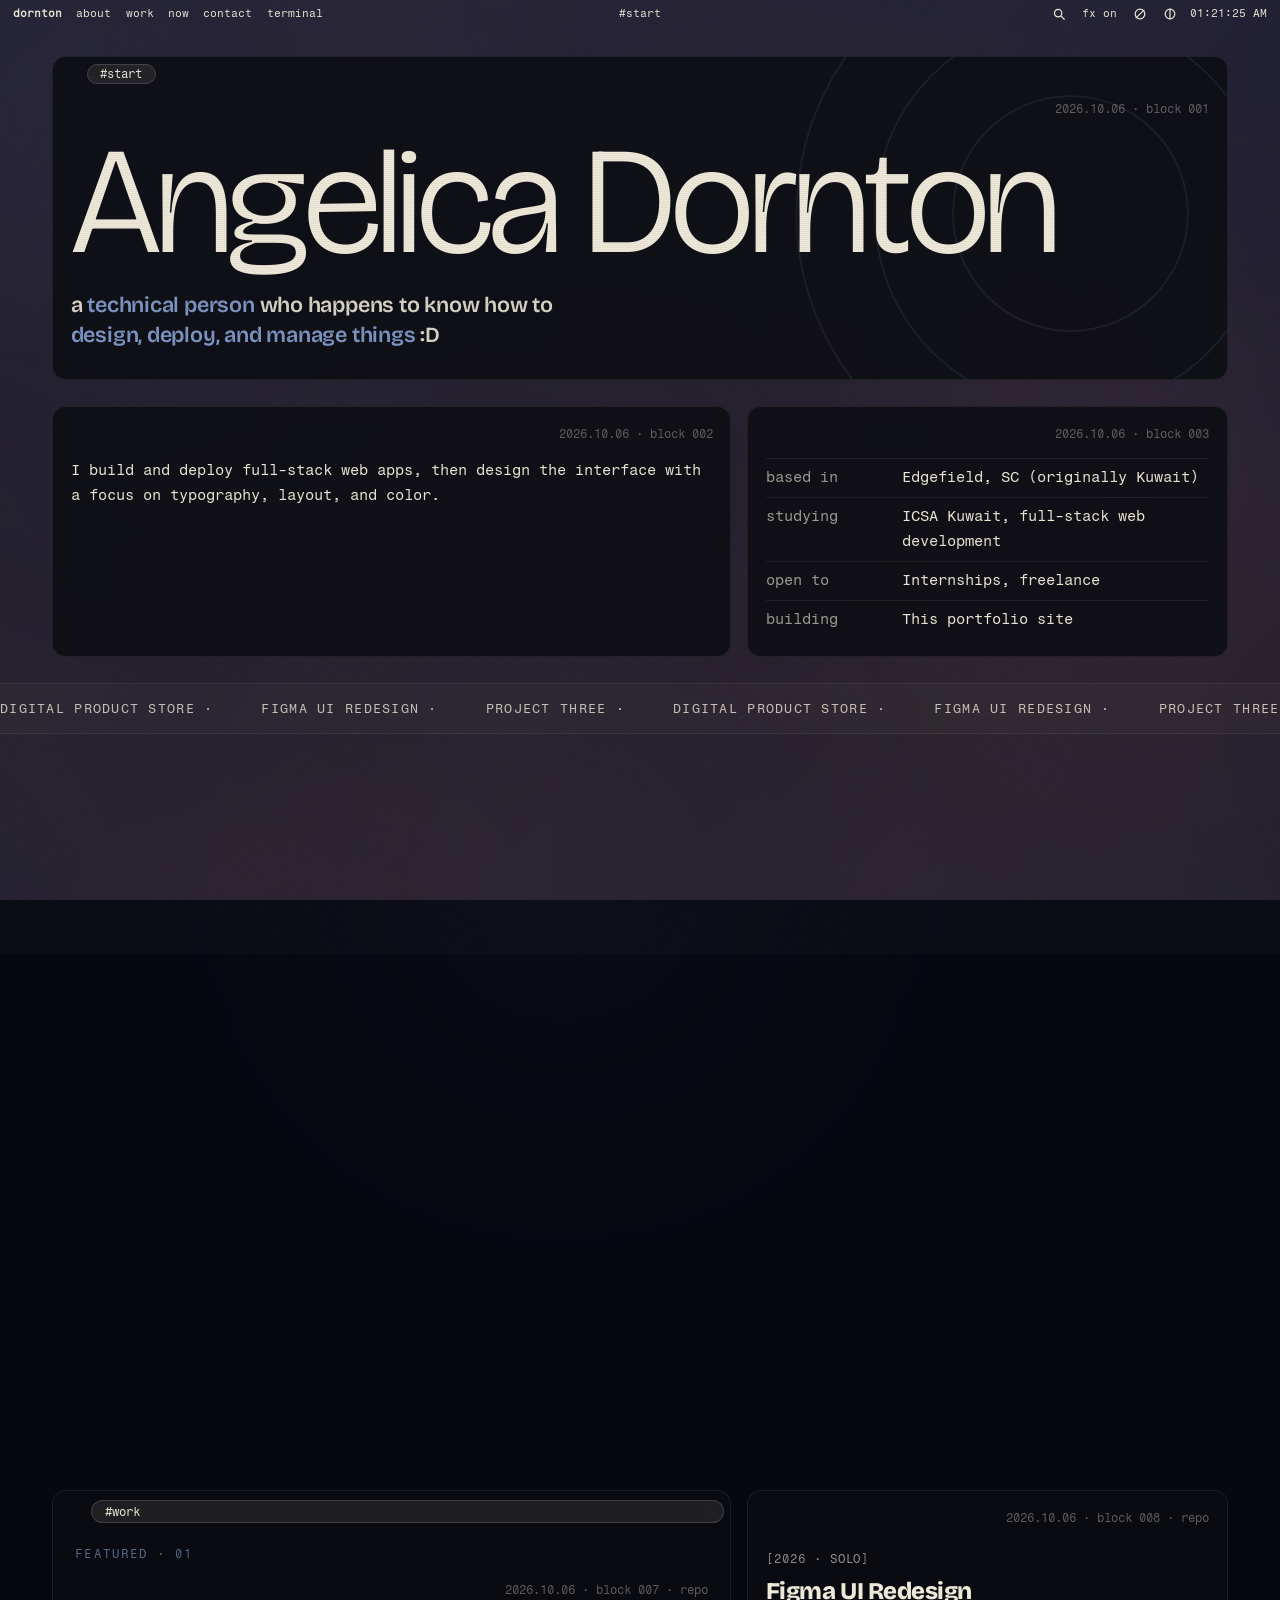
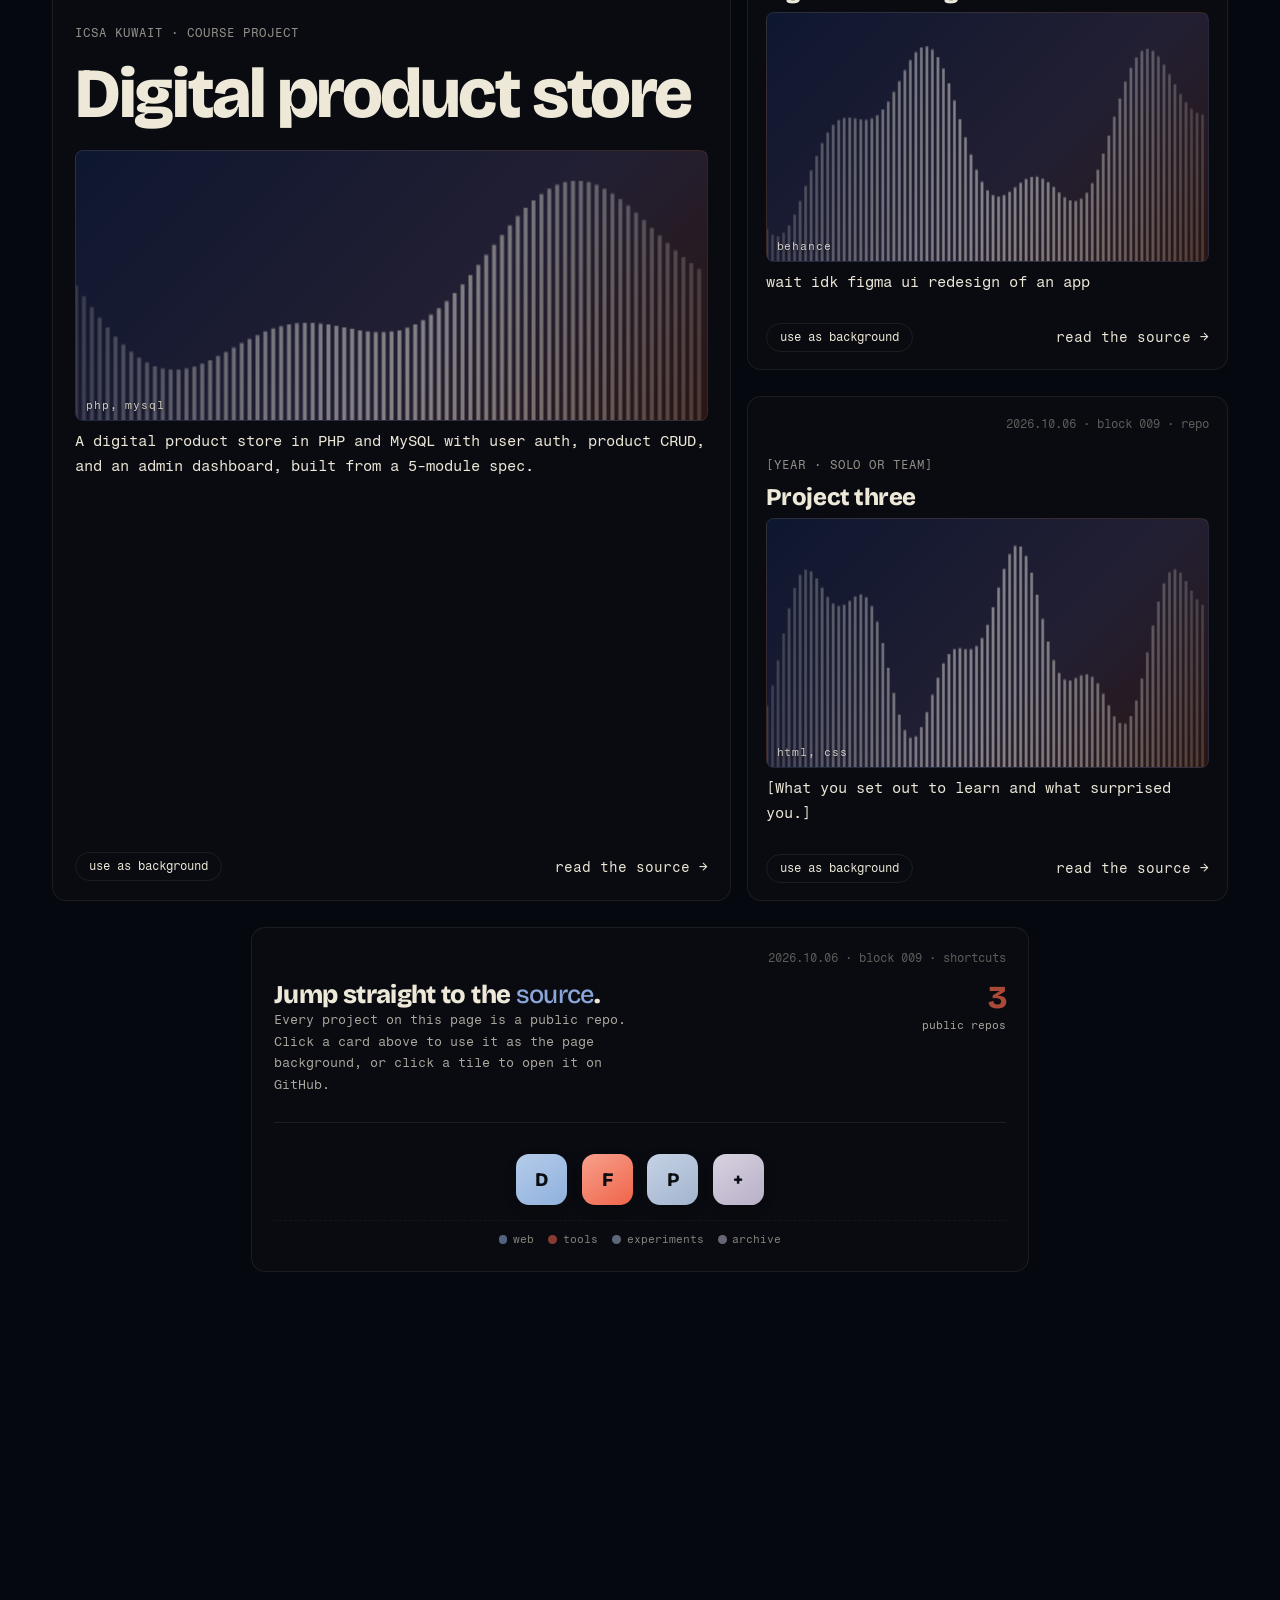
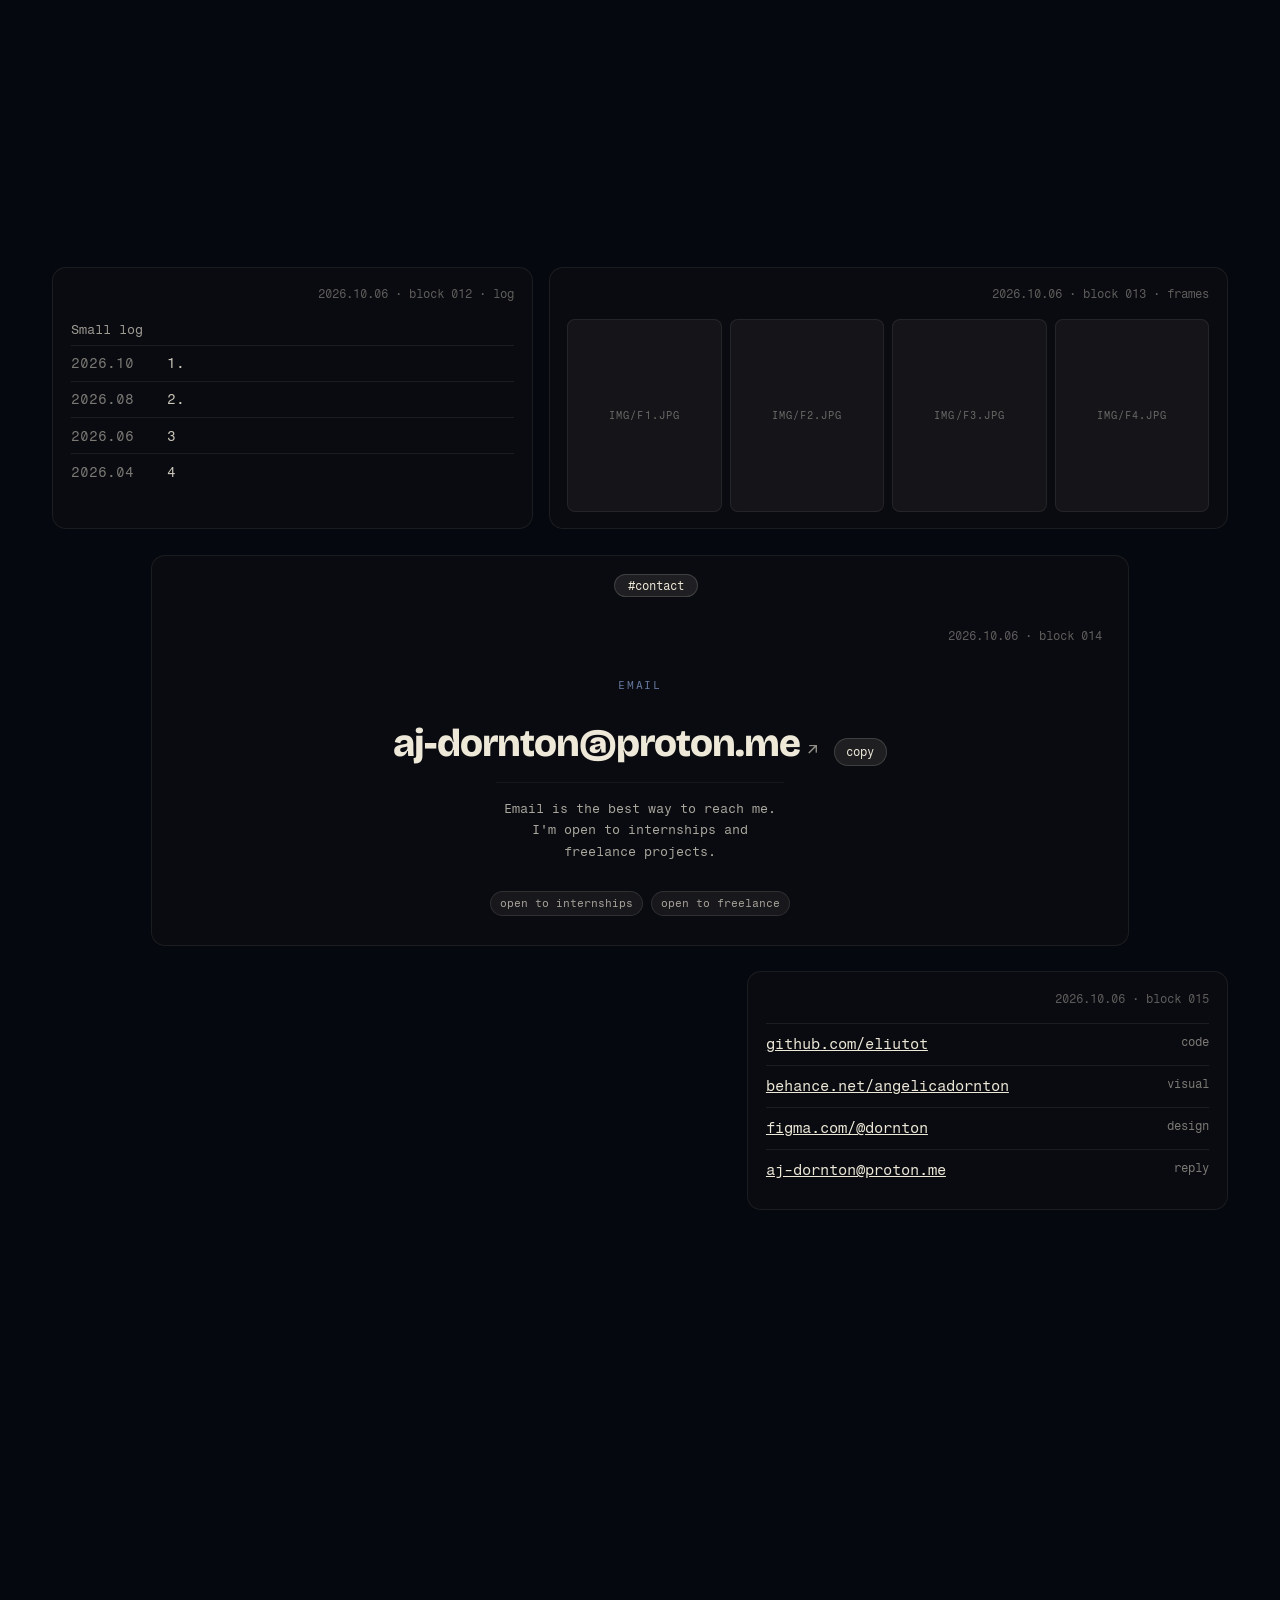
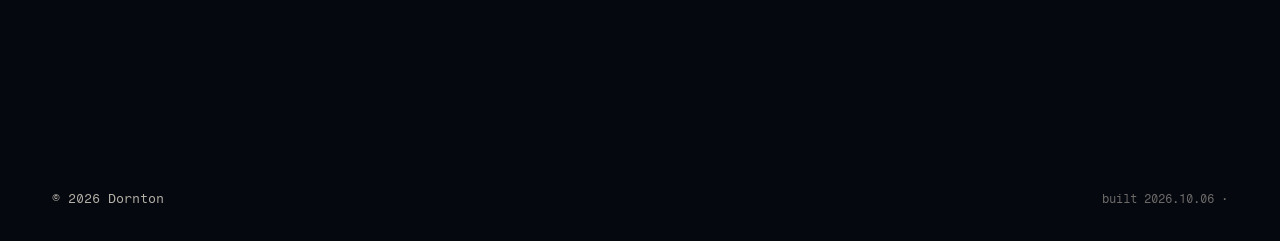
==== classic.html @ 3eb3c53a "Add files via upload" ====
<!DOCTYPE html>
<html lang="en" data-theme="dark">
<head>
<meta charset="utf-8">
<meta name="viewport" content="width=device-width, initial-scale=1">
<title>Angelica Dornton - developer &amp; designer</title>
<meta name="description" content="Portfolio of Angelica Dornton: small, honest tools for people who notice the details. Projects, background, and how to get in touch.">
<meta name="theme-color" content="#060810">
<meta property="og:type" content="website">
<meta property="og:title" content="Angelica Dornton — developer &amp; designer">
<meta property="og:description" content="Small, honest tools for people who notice the details.">
<meta property="og:image" content="https://eliutot.github.io/og.png">
<meta property="og:image:width" content="1200">
<meta property="og:image:height" content="630">
<meta name="twitter:card" content="summary_large_image">
<link rel="icon" href="data:image/svg+xml,%3Csvg xmlns='http://www.w3.org/2000/svg' viewBox='0 0 64 64'%3E%3Crect width='64' height='64' rx='14' fill='%23060810'/%3E%3Ccircle cx='32' cy='32' r='14' fill='none' stroke='%23F0644A' stroke-width='3'/%3E%3Ccircle cx='32' cy='32' r='4' fill='%238AA5D8'/%3E%3C/svg%3E">
<link rel="preconnect" href="https://fonts.googleapis.com">
<link rel="preconnect" href="https://fonts.gstatic.com" crossorigin>
<link href="https://fonts.googleapis.com/css2?family=Bricolage+Grotesque:opsz,wght@12..96,200..800&family=Fragment+Mono&display=swap" rel="stylesheet">
<style>
  /* Palette */
:root{
  --bg:#060810;
  --fg:#EDE8D8;
  --fg-dim:rgba(237,232,216,.68);
  --glass:rgba(237,232,216,.045);
  --edge:rgba(237,232,216,.12);
  --line:rgba(237,232,216,.08);
  --blk:rgba(237,232,216,.025);
  --blk-solid:rgba(11,13,18,.82);
  --inset:rgba(237,232,216,.08);
  --pill:rgba(237,232,216,.09);
  --pill-border:rgba(237,232,216,.16);
  --overlay:rgba(6,8,16,.75);
  --progress:rgba(0, 255, 217, 0.291);

  --c1:#0E1730;
  --c2:#221F33;
  --c3:#2A1613;

  --blend:screen; --scan:.035;

  --blue:#8AA5D8;
  --blue-deep:#5A76B8;
  --red:#F0644A;
  --red-deep:#C8432E;

  --mono:"Fragment Mono",ui-monospace,Menlo,monospace;
  --disp:"Bricolage Grotesque",system-ui,sans-serif;
  --r:14px;
}
/* Light theme */
:root[data-theme="light"]{
  --bg:#FAF7EE;
  --fg:#1E2433;
  --fg-dim:rgba(30,36,51,.72);
  --glass:rgba(255,255,255,.7);
  --edge:rgba(30,36,51,.1);
  --line:rgba(30,36,51,.07);
  --blk:rgba(255,255,255,.6);
  --blk-solid:rgba(250,247,238,.88);
  --inset:rgba(255,255,255,.9);
  --pill:rgba(255,255,255,.75);
  --pill-border:rgba(30,36,51,.1);
  --overlay:rgba(250,247,238,.82);
  --progress:rgba(240,100,74,.9);

  --c1:#E4EBF5;
  --c2:#F5E4DC;
  --c3:#F4EEE0;

  --blend:normal; --scan:.012;

  --blue:#7FA6D8;
  --blue-deep:#9FBDE4;
  --red:#F0644A;
  --red-deep:#F58E78;
}
*{box-sizing:border-box}
html{scroll-behavior:smooth;scroll-padding-top:3.5rem}
body{margin:0;background:var(--bg);color:var(--fg);font:400 .95rem/1.65 var(--mono);-webkit-font-smoothing:antialiased;opacity:0;transition:opacity .4s ease}
body.loaded{opacity:1}
a{color:inherit}
:focus-visible{outline:2px solid var(--red);outline-offset:3px;border-radius:6px}
:root[data-theme="light"] :focus-visible{outline-color:#A82E1A}
.skip{position:absolute;left:1rem;top:-4rem;background:var(--fg);color:var(--bg);padding:.4rem .8rem;z-index:60;border-radius:6px}
.skip:focus{top:2.2rem}

#fx, #fx2, #fx3{position:fixed;inset:0;width:100%;height:100%;z-index:0;pointer-events:none}
#fx{mix-blend-mode:var(--blend)}
#fx2{mix-blend-mode:var(--blend);opacity:.18}
#fx3{mix-blend-mode:var(--blend);opacity:.22}

.grain,.grain2{position:fixed;inset:-6%;z-index:1;pointer-events:none;background-image:url("data:image/svg+xml,%3Csvg xmlns='http://www.w3.org/2000/svg' width='240' height='240'%3E%3Cfilter id='n'%3E%3CfeTurbulence type='fractalNoise' baseFrequency='.85' numOctaves='2' stitchTiles='stitch'/%3E%3C/filter%3E%3Crect width='100%25' height='100%25' filter='url(%23n)'/%3E%3C/svg%3E")}
.grain{opacity:.055;animation:jitter .9s steps(4) infinite,breathe 4s ease-in-out infinite alternate}
.grain2{opacity:.13;-webkit-mask-image:radial-gradient(circle 170px at var(--gx,-500px) var(--gy,-500px),#000,transparent);mask-image:radial-gradient(circle 170px at var(--gx,-500px) var(--gy,-500px),#000,transparent)}
@keyframes jitter{0%{transform:translate(0,0)}25%{transform:translate(-2px,1px)}50%{transform:translate(1px,-2px)}75%{transform:translate(-1px,-1px)}100%{transform:translate(2px,1px)}}
@keyframes breathe{from{opacity:.04}to{opacity:.065}}
:root[data-theme="light"] .grain{opacity:.03}
:root[data-theme="light"] .grain2{opacity:.06}

.blob{position:fixed;width:44vmax;height:44vmax;border-radius:50%;filter:blur(90px);opacity:.13;pointer-events:none;z-index:0;mix-blend-mode:screen;will-change:transform}
.blob.b1{background:radial-gradient(circle,#1A315C,transparent 65%);left:-12vmax;top:-8vmax;animation:float1 34s ease-in-out infinite}
.blob.b2{background:radial-gradient(circle,#4A1E16,transparent 65%);right:-14vmax;top:22vh;animation:float2 42s ease-in-out infinite}
.blob.b3{background:radial-gradient(circle,#222B40,transparent 65%);left:22vw;bottom:-20vmax;animation:float3 50s ease-in-out infinite}
:root[data-theme="light"] .blob{opacity:.5;mix-blend-mode:normal;filter:blur(110px)}
:root[data-theme="light"] .blob.b1{background:radial-gradient(circle,#CFE0F5,transparent 65%)}
:root[data-theme="light"] .blob.b2{background:radial-gradient(circle,#F8DDD4,transparent 65%)}
:root[data-theme="light"] .blob.b3{background:radial-gradient(circle,#EDE6D2,transparent 65%)}
@keyframes float1{0%,100%{transform:translate(0,0)}50%{transform:translate(10vw,6vh)}}
@keyframes float2{0%,100%{transform:translate(0,0)}50%{transform:translate(-8vw,-5vh)}}
@keyframes float3{0%,100%{transform:translate(0,0)}50%{transform:translate(4vw,-6vh)}}
.no-fx .blob{animation:none}

#preview,#preview2{position:fixed;inset:0;z-index:1;pointer-events:none;opacity:0;transition:opacity 1.8s ease;background-size:cover;background-position:center;will-change:opacity,background-image}
#preview.on,#preview2.on{opacity:1}
#preview::before,#preview2::before{content:"";position:absolute;inset:0;backdrop-filter:blur(48px) saturate(1.3);-webkit-backdrop-filter:blur(48px) saturate(1.3);background:rgba(255,255,255,.04)}
#preview::after,#preview2::after{content:"";position:absolute;inset:0;background-image:url("data:image/svg+xml,%3Csvg xmlns='http://www.w3.org/2000/svg' width='240' height='240'%3E%3Cfilter id='n'%3E%3CfeTurbulence type='fractalNoise' baseFrequency='.85' numOctaves='2' stitchTiles='stitch'/%3E%3C/filter%3E%3Crect width='100%25' height='100%25' filter='url(%23n)'/%3E%3C/svg%3E");opacity:.18;mix-blend-mode:overlay;pointer-events:none}
:root[data-theme="light"] #preview::before,:root[data-theme="light"] #preview2::before{background:rgba(255,255,255,.28);backdrop-filter:blur(52px) saturate(1.1);-webkit-backdrop-filter:blur(52px) saturate(1.1)}
:root[data-theme="light"] #preview::after,:root[data-theme="light"] #preview2::after{opacity:.12}

main{position:relative;z-index:2;padding:3.5rem 0 3rem;overflow-x:clip}
.over{position:fixed;inset:0;pointer-events:none;z-index:50}
.scan{background:repeating-linear-gradient(0deg,rgba(0,0,0,var(--scan)) 0 1px,transparent 1px 2px);animation:scanflicker 7s steps(2) infinite}
@keyframes scanflicker{0%,100%{--scan:.035}50%{--scan:.048}}
.vig{background:transparent}
.no-fx .grain2,.no-fx #fx2,.no-fx #fx3,.no-fx #preview,.no-fx #preview2{display:none}
.no-fx .grain{animation:none}

.wrap{max-width:76rem;margin:0 auto;padding:0 1.25rem}
.stream{display:grid;grid-template-columns:1fr;gap:1.6rem 1rem}
.blk{position:relative;min-width:0;background:var(--blk);border:1px solid var(--line);border-radius:var(--r);padding:1.1rem;--mx:50%;--my:50%;transition:background 1.2s ease,backdrop-filter 1.2s ease}
.blk.solid{background:var(--blk-solid);backdrop-filter:blur(8px);-webkit-backdrop-filter:blur(8px)}
body.preview-on .blk.solid{background:rgba(8,10,16,.32);backdrop-filter:blur(24px) saturate(1.2);-webkit-backdrop-filter:blur(24px) saturate(1.2);border-color:rgba(237,232,216,.18)}
:root[data-theme="light"] body.preview-on .blk.solid{background:rgba(250,247,238,.4);border-color:rgba(30,36,51,.14)}
body.preview-on .blk.solid p,
body.preview-on .blk.solid h1,
body.preview-on .blk.solid h2,
body.preview-on .blk.solid h3,
body.preview-on .blk.solid dd,
body.preview-on .blk.solid .mini,
body.preview-on .blk.solid .k{text-shadow:0 1px 6px rgba(0,0,0,.6)}
:root[data-theme="light"] body.preview-on .blk.solid p,
:root[data-theme="light"] body.preview-on .blk.solid h1,
:root[data-theme="light"] body.preview-on .blk.solid h2,
:root[data-theme="light"] body.preview-on .blk.solid h3{text-shadow:0 1px 6px rgba(255,255,255,.7)}
.blk p{margin:0 0 .75rem}
.blk > *:not(.deco){position:relative;z-index:1}
.head{display:flex;justify-content:space-between;align-items:center;min-height:10px;margin-bottom:.9rem}
.ts{margin-left:auto;font-size:.72rem;opacity:.55;color:var(--fg-dim)}
.grip{position:absolute;right:7px;bottom:7px;width:12px;height:12px;opacity:.35;background:linear-gradient(135deg,transparent 45%,currentColor 45% 52%,transparent 52% 66%,currentColor 66% 73%,transparent 73%);z-index:2}
.pill{position:absolute;top:-.85rem;left:1rem;z-index:3;font-size:.75rem;line-height:1.5;padding:.1rem .8rem;border-radius:20px;background:var(--pill);color:var(--fg);border:1px solid var(--pill-border);backdrop-filter:blur(8px);-webkit-backdrop-filter:blur(8px)}

.deco{position:absolute;inset:0;pointer-events:none;z-index:0;overflow:hidden;opacity:.5;border-radius:inherit}
.deco svg{position:absolute;inset:0;width:100%;height:100%}
.deco .spin{transform-origin:center;animation:spin 60s linear infinite}
@keyframes spin{to{transform:rotate(360deg)}}
.no-fx .deco .spin{animation:none}

.blk::before{
  content:"";position:absolute;inset:0;border-radius:inherit;pointer-events:none;z-index:0;
  background:radial-gradient(circle 220px at var(--mx) var(--my),rgba(138,165,216,.07),transparent 70%);
  opacity:0;transition:opacity .3s;
}
:root[data-theme="light"] .blk::before{background:radial-gradient(circle 220px at var(--mx) var(--my),rgba(127,166,216,.1),transparent 70%)}
.blk:hover::before{opacity:1}

.reveal{opacity:0;transform:translateY(24px);transition:opacity .7s cubic-bezier(.22,.9,.3,1),transform .7s cubic-bezier(.22,.9,.3,1),background 1.2s ease,backdrop-filter 1.2s ease}
.reveal.in{opacity:1;transform:none}
.no-fx .reveal{opacity:1;transform:none;transition:none}

.bar{position:fixed;top:0;left:0;right:0;height:28px;z-index:40;border-radius:0;border-width:0 0 1px;display:grid;grid-template-columns:1fr auto 1fr;align-items:center;padding:0 .8rem;font-size:11px;transition:background .3s,box-shadow .3s}
.bar.scrolled{background:var(--overlay);backdrop-filter:blur(10px);-webkit-backdrop-filter:blur(10px);box-shadow:0 1px 12px rgba(0,0,0,.5)}
:root[data-theme="light"] .bar.scrolled{box-shadow:0 1px 12px rgba(30,36,51,.06)}
#progress{position:absolute;left:0;bottom:-1px;height:2px;width:0;background:var(--progress);transition:width .08s linear;z-index:2}
.bar nav{display:flex;gap:.9rem}
.bar a{text-decoration:none}.bar a:hover{text-decoration:underline;text-decoration-color:var(--blue)}
:root[data-theme="light"] .bar a:hover{text-decoration-color:#34599A}
.bar .yn{cursor:pointer;user-select:none}
.bar .r{display:flex;justify-content:flex-end;align-items:center;gap:.7rem}
.mb{background:none;border:0;color:inherit;font:inherit;cursor:pointer;height:28px;padding:0 .15rem;display:flex;align-items:center}
.mb svg{width:14px;height:14px;fill:none;stroke:currentColor;stroke-width:1.4;stroke-linecap:round}
#snd[aria-pressed="true"] .off,#snd[aria-pressed="false"] .on{display:none}
#clock{font-variant-numeric:tabular-nums}

.name{font:300 clamp(2.6rem,15vw,9.5rem)/.92 var(--disp);letter-spacing:-.04em;margin:.2rem 0 .4rem;color:var(--fg);overflow-wrap:normal;word-break:normal;hyphens:none;cursor:default;position:relative;z-index:1}
.name span{display:inline-block;font-variation-settings:"wght" 300;transition:font-variation-settings .18s,color .18s;will-change:font-variation-settings}
.name span.hot{color:var(--red)}
.name{padding-bottom:.08em}
.name .nw{display:inline-block;white-space:nowrap;font-variation-settings:normal;transition:none;will-change:auto}
.blk p,.blk li,.blk dd,.blk h2,.blk h3,.quote,.qwho,.contact-note{overflow-wrap:break-word}
.photo .caption{flex-wrap:wrap}
:root[data-theme="light"] .name span.hot{color:#A82E1A}
.tagline{font:600 clamp(1rem,2vw,1.35rem)/1.35 var(--disp);letter-spacing:-.01em;opacity:.9;max-width:38ch;margin:.2rem 0 1rem}
.tagline em{font-style:normal;color:var(--blue)}
:root[data-theme="light"] .tagline em{color:#34599A}
.hero-meta{display:flex;flex-wrap:wrap;gap:.4rem .5rem;font-size:.78rem;margin-top:.6rem}
.chip{border:1px solid var(--pill-border);border-radius:999px;padding:.18rem .65rem;background:var(--pill);backdrop-filter:blur(8px);-webkit-backdrop-filter:blur(8px);opacity:.9;transition:border-color .2s,color .2s,transform .2s}
.chip:hover{border-color:var(--blue);color:var(--blue);transform:translateY(-1px)}
:root[data-theme="light"] .chip:hover{border-color:#34599A;color:#34599A}
.hero-grid{position:absolute;inset:0;z-index:0;pointer-events:none;opacity:.28;
  background-image:linear-gradient(to right,var(--line) 1px,transparent 1px),linear-gradient(to bottom,var(--line) 1px,transparent 1px);
  background-size:48px 48px;
  -webkit-mask-image:radial-gradient(ellipse at 30% 30%,#000 30%,transparent 70%);
          mask-image:radial-gradient(ellipse at 30% 30%,#000 30%,transparent 70%);
  animation:gridDrift 30s linear infinite}
@keyframes gridDrift{to{background-position:48px 48px}}
:root[data-theme="light"] .hero-grid{opacity:.4}
.no-fx .hero-grid{animation:none}

.rule{position:relative;height:1px;background:var(--line);margin:.4rem 0}
.rule::before,.rule::after{content:"";position:absolute;top:-3px;width:1px;height:7px;background:var(--line)}
.rule::before{left:0}.rule::after{right:0}

dl{margin:0}
dl div{display:grid;grid-template-columns:7.5rem 1fr;gap:1rem;padding:.4rem 0;border-top:1px solid var(--line)}
dt{opacity:.65}
dd{margin:0}
/* Photos */
.photo{padding:0;display:flex;flex-direction:column;overflow:hidden}
.photo .head{padding:1.1rem 1.1rem 0;margin-bottom:.3rem}
.photo .frame{position:relative;aspect-ratio:4/5;overflow:hidden;border-top:1px solid var(--line);border-bottom:1px solid var(--line);background:var(--glass)}
.photo .frame img{display:block;width:100%;height:100%;object-fit:cover;transition:transform .6s cubic-bezier(.22,.9,.3,1),filter .4s}
.photo:hover .frame img{transform:scale(1.04);filter:contrast(1.05) saturate(1.05)}
.photo .frame::after{content:"";position:absolute;inset:0;pointer-events:none;background:linear-gradient(180deg,transparent 55%,rgba(0,0,0,.4));mix-blend-mode:multiply}
:root[data-theme="light"] .photo .frame::after{background:linear-gradient(180deg,transparent 60%,rgba(30,26,15,.22))}
.photo .frame.empty::before{content:"me.jpg";position:absolute;inset:0;display:grid;place-items:center;font-size:.75rem;letter-spacing:.1em;text-transform:uppercase;color:var(--fg-dim);opacity:.6}
.photo .caption{display:flex;justify-content:space-between;align-items:baseline;gap:1rem;padding:.8rem 1.1rem 1rem}
.photo .caption b{font:600 1rem/1.2 var(--disp);letter-spacing:-.01em}
.photo .caption span{font-size:.75rem;opacity:.55;white-space:nowrap}
.photo .scratch{position:absolute;inset:0;width:100%;height:100%;pointer-events:none;z-index:2}
.photo .scratch path{fill:none;stroke:rgba(237,232,216,.4);stroke-width:1;vector-effect:non-scaling-stroke}
:root[data-theme="light"] .photo .scratch path{stroke:rgba(30,36,51,.35)}

.marquee{padding:.9rem 0;overflow:hidden;background:var(--blk)}
.marquee.bleed{width:100dvw;margin-left:calc(50% - 50dvw);border-radius:0;border-left:0;border-right:0}
.track{display:flex;width:max-content;animation:scroll 32s linear infinite;font-size:.8rem;letter-spacing:.1em;text-transform:uppercase;white-space:nowrap}
.grp{display:flex;gap:3rem;padding-right:3rem}
.grp span{opacity:.8}
.marquee.big .track{font-size:1.9rem;animation-duration:44s;letter-spacing:.02em;text-transform:none;opacity:.85;color:var(--blue)}
:root[data-theme="light"] .marquee.big .track{color:#34599A}
@keyframes scroll{to{transform:translateX(-50%)}}
.no-fx .track{animation-play-state:paused}
/* Cards */
.card{display:flex;flex-direction:column;gap:.5rem;text-decoration:none;transition:border-color .2s,transform .35s cubic-bezier(.22,.9,.3,1),box-shadow .35s,background 1.2s ease,backdrop-filter 1.2s ease;cursor:pointer}
.card:hover,.card:focus-visible{border-color:var(--blue);box-shadow:0 12px 40px -12px rgba(138,165,216,.2)}
:root[data-theme="light"] .card:hover,:root[data-theme="light"] .card:focus-visible{border-color:#7FA6D8;box-shadow:0 12px 40px -12px rgba(127,166,216,.25)}
.card h3{margin:0;font:800 1.5rem/1.1 var(--disp);letter-spacing:-.02em;transition:letter-spacing .3s}
.card:hover h3{letter-spacing:-.01em}
.card .role{font-size:.75rem;opacity:.6;text-transform:uppercase;letter-spacing:.08em}
.card .thumb{position:relative;aspect-ratio:16/9;border-radius:8px;overflow:hidden;background:linear-gradient(135deg,var(--c1),var(--c2) 60%,var(--c3));border:1px solid var(--line)}
.card .thumb canvas{display:block;width:100%;height:100%;opacity:.85;mix-blend-mode:screen}
:root[data-theme="light"] .card .thumb canvas{mix-blend-mode:multiply;opacity:.6}
.card .thumb{width:100%;min-width:0;max-width:100%}
.card .thumb canvas{display:block;width:100%;height:100%}
.card .thumb::after{content:attr(data-label);position:absolute;left:.6rem;bottom:.5rem;font:400 .7rem var(--mono);letter-spacing:.08em;opacity:.85;color:var(--fg);text-shadow:0 1px 4px rgba(0,0,0,.6)}
:root[data-theme="light"] .card .thumb::after{text-shadow:0 1px 4px rgba(255,255,255,.6)}
.more{display:grid;grid-template-rows:0fr;transition:grid-template-rows .35s cubic-bezier(.34,1.3,.64,1)}
.more>div{overflow:hidden;font-size:.85rem}
.card.open .more,.card:focus-visible .more{grid-template-rows:1fr}
.go{margin-top:auto;font-size:.85rem;transition:transform .25s,color .2s}
.card:hover .go{transform:translateX(4px);color:var(--red)}
.card .actions{display:flex;flex-wrap:wrap;align-items:center;justify-content:space-between;gap:.5rem 1rem;margin-top:auto}
.card .actions .go{margin-top:0;text-decoration:none}
.pv-btn{font:inherit;font-size:.78rem;color:inherit;background:transparent;border:1px solid var(--line);border-radius:999px;padding:.2rem .8rem;cursor:pointer;transition:border-color .3s,color .3s}
.pv-btn:hover,.card.picked .pv-btn{border-color:var(--blue);color:var(--blue)}
:root[data-theme="light"] .pv-btn:hover,:root[data-theme="light"] .card.picked .pv-btn{border-color:#34599A;color:#34599A}
.card.picked{border-color:var(--blue)}
:root[data-theme="light"] .card:hover .go{color:#A82E1A}
/* Featured */
.featured{padding:1.4rem 1.4rem 1.2rem}
.featured .chapter{display:block;font-size:.72rem;letter-spacing:.18em;text-transform:uppercase;opacity:.6;margin-bottom:.6rem;color:var(--blue)}
:root[data-theme="light"] .featured .chapter{color:#34599A}
.featured h3{font-size:clamp(2.4rem,6vw,4.4rem);line-height:.95;letter-spacing:-.035em;margin:.2rem 0 .5rem}
.featured .role{font-size:.78rem;margin-bottom:.4rem}
.featured .thumb{aspect-ratio:21/9;margin-top:.4rem}
@media (min-width:60rem){
  .featured .thumb{width:calc(100% + 3rem);margin-right:-3rem}
}
/* Dock */
.dockblk{padding:1.3rem 1.4rem 1.4rem}
.dock-head{display:flex;justify-content:space-between;align-items:flex-start;gap:1rem;margin-bottom:.9rem}
.dock-title{margin:0;font:800 clamp(1.2rem,2vw,1.6rem)/1.05 var(--disp);letter-spacing:-.025em}
.dock-title em{font-style:normal;color:var(--blue);font-weight:500}
:root[data-theme="light"] .dock-title em{color:#34599A}
.dock-desc{margin:.3rem 0 0;font-size:.82rem;opacity:.7;max-width:44ch}
.dock-count{display:flex;flex-direction:column;align-items:flex-end;gap:.1rem;font-size:.7rem;opacity:.7;white-space:nowrap}
.dock-count b{font:800 clamp(1.3rem,3vw,2rem)/1 var(--disp);color:var(--red);letter-spacing:-.03em}
:root[data-theme="light"] .dock-count b{color:#A82E1A}
.dock{display:flex;justify-content:center;align-items:flex-end;gap:.9rem;padding:.6rem 0 .4rem;min-height:5.6rem;border-top:1px solid var(--line);margin-top:.2rem}
.dock a{position:relative;width:3.2rem;height:3.2rem;border-radius:13px;display:grid;place-items:center;font:800 1.2rem var(--disp);color:#0B0D12;text-decoration:none;transform-origin:bottom center;transition:transform .16s cubic-bezier(.34,1.56,.64,1),box-shadow .25s;overflow:hidden;box-shadow:0 4px 14px -4px rgba(0,0,0,.35)}
.dock a:focus-visible{outline:2px solid var(--fg);outline-offset:3px}
.dock a::before{content:"";position:absolute;inset:0;background:radial-gradient(circle at 30% 20%,rgba(255,255,255,.35),transparent 60%);opacity:0;transition:opacity .3s}
.dock a:hover::before,.dock a:focus-visible::before{opacity:1}
.dock a:nth-child(1){background:linear-gradient(145deg,#B5CCEA,#8FB0DC)}
.dock a:nth-child(2){background:linear-gradient(145deg,#F7A08C,#F0644A)}
.dock a:nth-child(3){background:linear-gradient(145deg,#C5D2E5,#A2B4CE)}
.dock a:nth-child(4){background:linear-gradient(145deg,#D8D2E0,#B8B0C8)}
:root[data-theme="dark"] .dock a{color:#0B0D12}
:root[data-theme="light"] .dock a{color:#1E2433}
.dock a::after{content:attr(data-label);position:absolute;bottom:115%;font:400 .7rem var(--mono);background:var(--pill);color:var(--fg);border:1px solid var(--pill-border);backdrop-filter:blur(8px);-webkit-backdrop-filter:blur(8px);padding:.15rem .55rem;border-radius:6px;white-space:nowrap;opacity:0;pointer-events:none;transition:opacity .15s;z-index:3}
.dock a:hover::after,.dock a:focus-visible::after{opacity:1}
.dock-legend{display:flex;flex-wrap:wrap;justify-content:center;gap:.35rem .9rem;font-size:.7rem;opacity:.55;margin-top:.5rem;padding-top:.6rem;border-top:1px dashed var(--line)}
.dock-legend span{display:inline-flex;align-items:center;gap:.35rem}
.dock-legend i{width:.55rem;height:.55rem;border-radius:50%;display:inline-block}

.contactblk{padding:2rem 1.6rem 1.8rem;display:flex;flex-direction:column;gap:1rem;align-items:center;text-align:center}
.contact-label{font-size:.7rem;letter-spacing:.16em;text-transform:uppercase;opacity:.7;margin:0;color:var(--blue)}
:root[data-theme="light"] .contact-label{color:#34599A;opacity:.85}
.contact-row{display:inline-flex;flex-wrap:wrap;justify-content:center;align-items:baseline;gap:.6rem 1rem}
.contact-email{display:inline-flex;align-items:baseline;gap:.5rem;font:800 clamp(1.35rem,4.2vw,2.4rem)/1.05 var(--disp);letter-spacing:-.03em;text-decoration:none;overflow-wrap:anywhere;transition:color .2s;position:relative}
.contact-email::after{content:"";position:absolute;left:0;right:0;bottom:-.08em;height:2px;background:var(--red);transform:scaleX(0);transform-origin:center;transition:transform .35s cubic-bezier(.22,.9,.3,1)}
:root[data-theme="light"] .contact-email::after{background:#A82E1A}
.contact-email:hover{color:var(--red)}
:root[data-theme="light"] .contact-email:hover{color:#A82E1A}
.contact-email:hover::after{transform:scaleX(1)}
.contact-email .arrow{font:400 .5em var(--mono);opacity:.6;transition:transform .25s,opacity .25s}
.contact-email:hover .arrow{transform:translate(3px,-3px);opacity:1}
.copybtn{font:inherit;font-size:.72rem;cursor:pointer;background:var(--pill);color:var(--fg);border:1px solid var(--pill-border);border-radius:999px;padding:.22rem .7rem;transition:border-color .2s,color .2s;display:inline-flex;align-items:center;gap:.4rem}
.copybtn:hover{border-color:var(--blue);color:var(--blue)}
.copybtn[data-copied="true"]{color:var(--red);border-color:var(--red)}
:root[data-theme="light"] .copybtn:hover{border-color:#34599A;color:#34599A}
:root[data-theme="light"] .copybtn[data-copied="true"]{color:#A82E1A;border-color:#A82E1A}
.contact-note{margin:0;font-size:.82rem;opacity:.7;max-width:36ch;border-top:1px solid var(--line);padding-top:.9rem;width:100%}
.contact-meta{display:flex;flex-wrap:wrap;justify-content:center;gap:.4rem .5rem}
.contact-meta span{font-size:.7rem;opacity:.7;padding:.15rem .55rem;border:1px solid var(--pill-border);border-radius:999px;background:var(--pill);backdrop-filter:blur(8px);-webkit-backdrop-filter:blur(8px)}

form{display:grid;gap:.9rem}
label{display:grid;gap:.3rem;font-size:.85rem}
input,textarea{font:inherit;color:var(--fg);background:var(--pill);border:1px solid var(--edge);border-radius:8px;padding:.65rem .75rem;width:100%;transition:border-color .2s,background .2s}
input:focus,textarea:focus{outline:none;border-color:var(--blue)}
:root[data-theme="dark"] input:focus,:root[data-theme="dark"] textarea:focus{background:rgba(237,232,216,.1)}
:root[data-theme="light"] input:focus,:root[data-theme="light"] textarea:focus{border-color:#7FA6D8;background:rgba(255,255,255,.95)}
textarea{min-height:7rem;resize:vertical}
form button{justify-self:start;cursor:pointer;font:inherit;font-weight:600;background:var(--red);color:var(--bg);border:0;border-radius:8px;padding:.7rem 1.1rem;transition:transform .15s,box-shadow .2s}
form button:hover{box-shadow:0 0 0 3px rgba(240,100,74,.25)}
:root[data-theme="light"] form button{background:#F0644A;color:#1E2433}
:root[data-theme="light"] form button:hover{box-shadow:0 0 0 3px rgba(240,100,74,.35)}
form button:active{transform:scale(.97)}
#status{min-height:1.4rem;font-size:.85rem;margin:0}
.links{list-style:none;margin:0;padding:0}
.links li{border-top:1px solid var(--line);padding:.5rem 0;display:flex;flex-wrap:wrap;justify-content:space-between;gap:.1rem 1rem}
.links a{display:inline-block;min-width:0;overflow-wrap:anywhere;transition:transform .2s,color .2s}
.links a:hover{transform:translateX(4px);color:var(--blue)}
:root[data-theme="light"] .links a:hover{color:#34599A}
.links .k{opacity:.5;font-size:.78rem;flex-shrink:0}
footer{position:relative;z-index:2;padding:1.4rem 0 2rem;font-size:.8rem;opacity:.75}
footer .row{display:flex;flex-wrap:wrap;gap:.4rem 1rem;justify-content:space-between;align-items:baseline}
footer .built{font-size:.72rem;opacity:.6}
footer .rm{display:none}
@media (prefers-reduced-motion:reduce){footer .rm{display:inline}}

.now-list{list-style:none;margin:0;padding:0}
.now-list li{display:grid;grid-template-columns:1.4rem 1fr;gap:.6rem;padding:.35rem 0;border-top:1px solid var(--line);font-size:.9rem}
.now-list .dot{width:.5rem;height:.5rem;border-radius:50%;background:var(--blue);margin-top:.55rem;box-shadow:0 0 8px var(--blue-deep);animation:pulse 2.4s ease-in-out infinite}
:root[data-theme="light"] .now-list .dot{background:#34599A;box-shadow:0 0 8px #9FBDE4}
@keyframes pulse{0%,100%{box-shadow:0 0 6px var(--blue-deep);opacity:.9}50%{box-shadow:0 0 16px var(--blue);opacity:1}}
.now-list em{font-style:normal;color:var(--blue)}
:root[data-theme="light"] .now-list em{color:#34599A}
.now-forward{display:inline-block;margin-top:.6rem;font-size:.82rem;text-decoration:none;border-bottom:1px solid var(--line);padding-bottom:.1rem;transition:border-color .2s,color .2s}
.now-forward:hover{color:var(--blue);border-color:var(--blue)}
:root[data-theme="light"] .now-forward:hover{color:#34599A;border-color:#34599A}
.stack{display:flex;flex-wrap:wrap;gap:.4rem}
.stack span{font-size:.75rem;border:1px solid var(--pill-border);border-radius:6px;padding:.2rem .5rem;background:var(--pill);backdrop-filter:blur(8px);-webkit-backdrop-filter:blur(8px);transition:border-color .2s,color .2s,transform .2s}
.stack span:hover{border-color:var(--blue);color:var(--blue);transform:translateY(-1px)}
:root[data-theme="light"] .stack span:hover{border-color:#7FA6D8;color:#34599A}
.log{list-style:none;margin:0;padding:0;font-size:.85rem}
.log li{display:grid;grid-template-columns:5.2rem 1fr;gap:.8rem;padding:.4rem 0;border-top:1px solid var(--line);transition:transform .2s,color .2s}
.log li:hover{transform:translateX(3px);color:var(--fg)}
.log time{opacity:.5;font-variant-numeric:tabular-nums}
.log .what{opacity:.85}
.quote{font:600 clamp(1.1rem,2.4vw,1.6rem)/1.4 var(--disp);letter-spacing:-.01em;margin:.2rem 0 .4rem;text-align:left;max-width:32ch}
.quote::before{content:"\201C";color:var(--blue);margin-right:.15rem}
.quote::after{content:"\201D";color:var(--blue);margin-left:.1rem}
:root[data-theme="light"] .quote::before,:root[data-theme="light"] .quote::after{color:#34599A}
.qwho{font-size:.8rem;opacity:.55}
.big-num{font:800 clamp(2.4rem,8vw,5rem)/1 var(--disp);letter-spacing:-.04em;margin:.1rem 0;color:var(--red)}
:root[data-theme="light"] .big-num{color:#A82E1A}
.mini{font-size:.8rem;opacity:.65}
.kbd{font:inherit;font-size:.75rem;border:1px solid var(--edge);border-bottom-width:2px;border-radius:5px;padding:0 .35rem;background:var(--pill)}
/* palette modal */
.strip{display:grid;grid-template-columns:repeat(3,1fr);gap:.5rem;margin-top:.9rem}
.strip figure{margin:0;position:relative;aspect-ratio:1;border-radius:8px;overflow:hidden;border:1px solid var(--line);transition:transform .4s cubic-bezier(.22,.9,.3,1);background:var(--glass)}
.strip figure:nth-child(1){transform:rotate(-1.5deg)}
.strip figure:nth-child(2){transform:rotate(1deg)}
.strip figure:nth-child(3){transform:rotate(-.5deg)}
.strip figure:hover{transform:rotate(0) scale(1.03);z-index:2}
.strip figure.empty::before{content:attr(data-label);position:absolute;inset:0;display:grid;place-items:center;font-size:.65rem;letter-spacing:.1em;text-transform:uppercase;color:var(--fg-dim);opacity:.6}
.strip img{display:block;width:100%;height:100%;object-fit:cover;transition:filter .3s,transform .4s}
.strip figure:hover img{filter:saturate(1.1) contrast(1.05);transform:scale(1.05)}
.strip figcaption{position:absolute;left:.4rem;bottom:.4rem;font:400 .62rem var(--mono);color:var(--fg);background:var(--overlay);backdrop-filter:blur(8px);-webkit-backdrop-filter:blur(8px);padding:.1rem .4rem;border-radius:4px;letter-spacing:.04em}

.frames-row{display:grid;grid-template-columns:repeat(4,1fr);gap:.5rem;padding:.6rem 1.1rem 1rem}
.frames-row figure{margin:0;position:relative;aspect-ratio:4/5;border-radius:8px;overflow:hidden;border:1px solid var(--line);background:var(--glass)}
.frames-row figure.empty::before{content:attr(data-label);position:absolute;inset:0;display:grid;place-items:center;font-size:.65rem;letter-spacing:.1em;text-transform:uppercase;color:var(--fg-dim);opacity:.6}
.frames-row img{display:block;width:100%;height:100%;object-fit:cover;animation:frameBreathe 6s ease-in-out infinite}
.frames-row figure:nth-child(2) img{animation-delay:.6s}
.frames-row figure:nth-child(3) img{animation-delay:1.2s}
.frames-row figure:nth-child(4) img{animation-delay:1.8s}
@keyframes frameBreathe{0%,100%{filter:brightness(.75) saturate(.9);transform:scale(1)}50%{filter:brightness(1.05) saturate(1.05);transform:scale(1.03)}}
.no-fx .frames-row img{animation:none;filter:none}
/* palette modal */
.palette{position:fixed;inset:0;z-index:70;display:none;place-items:start center;padding-top:18vh;background:rgba(0,0,0,.55);backdrop-filter:blur(6px);-webkit-backdrop-filter:blur(6px)}
:root[data-theme="light"] .palette{background:rgba(30,36,51,.28)}
.palette[data-open="true"]{display:grid}
.palette-box{width:min(560px,92vw);background:var(--pill);border:1px solid var(--pill-border);border-radius:12px;box-shadow:0 20px 60px -10px rgba(0,0,0,.5);overflow:hidden;backdrop-filter:blur(20px);-webkit-backdrop-filter:blur(20px)}
:root[data-theme="light"] .palette-box{background:rgba(255,255,255,.95);box-shadow:0 20px 60px -10px rgba(30,36,51,.2)}
.palette-input{width:100%;border:0;border-bottom:1px solid var(--line);background:transparent;color:var(--fg);font:inherit;padding:.85rem 1rem;font-size:1rem;outline:none}
.palette-list{list-style:none;margin:0;padding:.4rem;max-height:50vh;overflow:auto}
.palette-list li{border-radius:6px}
.palette-list button{display:flex;width:100%;align-items:center;gap:.7rem;background:transparent;border:0;color:var(--fg);font:inherit;text-align:left;padding:.6rem .7rem;border-radius:6px;cursor:pointer}
.palette-list button[data-active="true"],.palette-list button:hover{background:rgba(138,165,216,.15)}
:root[data-theme="light"] .palette-list button[data-active="true"],:root[data-theme="light"] .palette-list button:hover{background:rgba(127,166,216,.15)}
.palette-list .k{font-size:.72rem;opacity:.6;margin-left:auto;border:1px solid var(--edge);border-radius:5px;padding:0 .35rem}

@media print{
  body{background:#fff;color:#000;opacity:1}
  #fx,#fx2,#fx3,.grain,.grain2,.blob,.over,.palette,#preview,#preview2,.skip,.bar,.copybtn,.dock,.palette-box,.card .thumb{display:none!important}
  main{padding:0}
  .blk,.photo .frame{background:#fff!important;border-color:#ccc!important;box-shadow:none!important}
  .blk::before,.blk::after,.deco{display:none!important}
  .name{color:#000;text-shadow:none}
  a{color:#000;text-decoration:underline}
  .pill{background:#fff!important;color:#000!important;border-color:#ccc!important}
  .card,.reveal{opacity:1!important;transform:none!important}
  .marquee{display:none}
}

@media (min-width:48rem){
  .stream{grid-template-columns:repeat(12,1fr)}
  .s-full{grid-column:1/-1}
  .s-lede{grid-column:1/8}.s-status{grid-column:8/13}
  .s-atext{grid-column:1/9}.s-photo{grid-column:9/13}
  .featured{grid-column:1/8;grid-row:span 2;min-height:26rem}
  .card:not(.featured){grid-column:8/13}
  .s-dock{grid-column:3/11}
  .s-mail{grid-column:2/12}.s-links{grid-column:8/13}.s-form{grid-column:1/8}
  .s-log{grid-column:span 5}.s-frames{grid-column:span 7}
  .s-now{grid-column:span 5}.s-quote{grid-column:span 7}
  .mt{margin-top:2.5rem}
}
@media (max-width:40rem){.bar{grid-template-columns:1fr auto}.bar .mid{display:none}}
@media (hover:none){.more{grid-template-rows:1fr}.blk::before{display:none}}
@media (prefers-reduced-motion:reduce){
  html{scroll-behavior:auto}
  .reveal{opacity:1;transform:none;transition:none}
  .track{animation:none}
  .now-list .dot,.frames-row img{animation:none;opacity:1;filter:none;transform:none}
  .blob,.hero-grid,.deco .spin{animation:none}
  body{opacity:1}
}
/* yay fun part and also the reason for the 2nd canvas */
</style>
</head>
<body>
<a class="skip" href="#about">Skip to content</a>
<canvas id="fx" aria-hidden="true"></canvas>
<canvas id="fx2" aria-hidden="true"></canvas>
<canvas id="fx3" aria-hidden="true"></canvas>
<div class="blob b1" aria-hidden="true"></div>
<div class="blob b2" aria-hidden="true"></div>
<div class="blob b3" aria-hidden="true"></div>
<div class="grain" aria-hidden="true"></div>
<div class="grain2" aria-hidden="true"></div>
<div id="preview" aria-hidden="true"></div>

<header class="bar glass">
  <div id="progress" aria-hidden="true"></div>
  <nav aria-label="Primary">
    <a href="#top" class="yn" id="yn" title="hello"><strong>dornton</strong></a>
    <a href="#about">about</a><a href="#work">work</a><a href="#now">now</a><a href="#contact">contact</a><a href="index.html#back">terminal</a>
  </nav>
  <span class="mid" id="channel" aria-live="off">#start</span>
  <div class="r">
    <button class="mb" id="cmdk" type="button" aria-label="Open command palette" title="Jump to section (⌘K)">
      <svg viewBox="0 0 16 16" aria-hidden="true"><circle cx="7" cy="7" r="4.2"/><path d="M10.4 10.4 14 14"/></svg>
    </button>
    <button class="mb" id="fxb" type="button" aria-pressed="true">fx on</button>
    <button class="mb" id="snd" type="button" aria-pressed="false" aria-label="Sound">
      <svg viewBox="0 0 16 16" aria-hidden="true"><g class="off"><circle cx="8" cy="8" r="5.5"/><path d="M3.5 12.5 12.5 3.5"/></g><g class="on"><circle cx="8" cy="8" r="2"/><path d="M11 5a4.2 4.2 0 0 1 0 6M13 3a7 7 0 0 1 0 10"/></g></svg>
    </button>
    <button class="mb" id="theme" type="button" aria-pressed="false" aria-label="Light mode">
      <svg viewBox="0 0 16 16" aria-hidden="true"><circle cx="8" cy="8" r="5.5"/><path d="M8 2.5v11" /></svg>
    </button>
    <span id="clock">--:--:--</span>
  </div>
</header>

<main id="top">
  <div class="wrap">
    <div class="stream">

      <!-- 001 HERO -->
      <div class="blk glass solid s-full reveal" data-ch="#start">
        <div class="hero-grid" aria-hidden="true"></div>
        <div class="deco" aria-hidden="true">
          <svg viewBox="0 0 600 400" preserveAspectRatio="xMaxYMin slice">
            <g fill="none" stroke="currentColor" stroke-width="1" color="rgba(138,165,216,.2)">
              <circle cx="520" cy="80" r="140" class="spin"/>
              <circle cx="520" cy="80" r="100" class="spin" style="animation-duration:90s;animation-direction:reverse"/>
              <circle cx="520" cy="80" r="60" class="spin" style="animation-duration:45s"/>
            </g>
          </svg>
        </div>
        <span class="pill">#start</span>
        <div class="head"><span class="ts" data-n="1"></span></div>
        <h1 class="name" id="name">Angelica Dornton</h1>
        <p class="tagline">a <em>technical person </em>who happens to know how to <em>design, deploy, and manage things</em> :D</p>
        <span class="grip" aria-hidden="true"></span>
      </div>

      <!-- 002 LEDE + 003 im desperate -->
      <div class="blk solid s-lede reveal" data-ch="#start">
        <div class="head"><span class="ts" data-n="2"></span></div>
        <p>I build and deploy full-stack web apps, then design the interface with a focus on typography, layout, and color.</p>
      </div>
      <div class="blk solid s-status reveal" data-ch="#start">
        <div class="head"><span class="ts" data-n="3"></span></div>
        <dl>
          <div><dt>based in</dt><dd>Edgefield, SC (originally Kuwait)</dd></div>
          <div><dt>studying</dt><dd>ICSA Kuwait, full-stack web development</dd></div>
          <div><dt>open to</dt><dd>Internships, freelance</dd></div>
          <div><dt>building</dt><dd>This portfolio site</dd></div>
        </dl>
      </div>

      <div class="blk marquee bleed s-full reveal" id="mq-work" aria-hidden="true"><div class="track"></div></div>

      <!-- 004 ABOUT -->
      <div class="blk solid s-atext reveal" id="about" data-ch="#about">
        <span class="pill">#about</span>
        <div class="head"><span class="ts" data-n="4"></span></div>
        <p>I'm a high school student in Edgefield County, SC, and a web developer and designer. I build and deploy full-stack applications and design interfaces with a focus on typography, layout, and color.</p>
        <p>I trained through ICSA Kuwait in full-stack web development (HTML, CSS, JavaScript, PHP, MySQL, Laravel) and graphic design (Adobe Photoshop, Illustrator, CorelDRAW). I'm currently expanding into systems administration and cloud infrastructure.</p>
        <p>The first thing I built was a digital product store in PHP and MySQL, with user auth, product CRUD, and an admin dashboard, from a 5-module spec for my ICSA web dev course. It never sold anything (no payment gateway, no file delivery), but it was the first time I built a full app from a requirements document instead of copying a tutorial.</p>
        <p>NJROTC cadet. I run Linux Mint at home and have been building projects since middle school.</p>
        <div class="rule"></div>
        <p class="mini">Tools</p>
        <div class="stack">
          <span>HTML</span><span>CSS</span><span>JavaScript</span><span>Bootstrap</span><span>PHP</span><span>MySQL</span><span>Laravel</span><span>WordPress</span><span>Figma</span><span>Photoshop</span><span>Illustrator</span><span>CorelDRAW</span><span>Linux Mint</span><span>PowerShell</span><span>Git</span>
        </div>
      </div>

      <!-- 006 im deadass so done rn i have no pictures of myself -->
      <figure class="blk solid photo s-photo reveal" style="margin:0" data-ch="#about">
        <div class="head"><span class="ts" data-n="6" data-label="portrait"></span></div>
        <div class="frame">
          <img src="https://i.pinimg.com/1200x/e1/76/99/e1769978c71b886dcb846df8ea8fdc95.jpg" width="736" height="920" alt="Portrait beside the About section" referrerpolicy="no-referrer" loading="lazy" onerror="if(!this.dataset.fb){this.dataset.fb=1;this.src='me.jpg'}else{this.style.display='none';this.parentNode.classList.add('empty')}">
          <svg class="scratch" viewBox="0 0 100 100" preserveAspectRatio="none" aria-hidden="true"><path d="M-5 18 C 30 42, 58 58, 105 88"/></svg>
        </div>
        <div class="caption">
          <b>Angelica</b>
          <span>Edgefield, SC · 2026</span>
        </div>
      </figure>

      <div class="blk marquee big s-full reveal" id="mq-word" aria-hidden="true"><div class="track"></div></div>

      <!-- unemployment -->
      <article class="blk card featured solid reveal" id="work" data-ch="#work" data-card="0"><span class="pill">#work</span></article>
      <div id="more-cards" style="display:contents"></div>

      <!-- 009 -->
      <div class="blk glass solid s-dock dockblk reveal" data-ch="#work">
        <div class="head"><span class="ts" data-n="9" data-label="shortcuts"></span></div>
        <div class="dock-head">
          <div>
            <h2 class="dock-title">Jump straight to the <em>source</em>.</h2>
            <p class="dock-desc">Every project on this page is a public repo. Click a card above to use it as the page background, or click a tile to open it on GitHub.</p>
          </div>
          <div class="dock-count"><b id="dock-count">3</b><span>public repos</span></div>
        </div>
        <nav class="dock" id="dock" aria-label="Project shortcuts"></nav>
        <div class="dock-legend" aria-hidden="true">
          <span><i style="background:#8FB0DC"></i>web</span>
          <span><i style="background:#F0644A"></i>tools</span>
          <span><i style="background:#A2B4CE"></i>experiments</span>
          <span><i style="background:#B8B0C8"></i>archive</span>
        </div>
      </div>

      <div class="blk marquee s-full mt reveal" id="mq-true" aria-hidden="true"><div class="track"></div></div>

      <!-- 010 + 011 inspiration heh -->
      <div class="blk solid s-now reveal" id="now" data-ch="#now">
        <span class="pill">#now</span>
        <div class="head"><span class="ts" data-n="10" data-label="now"></span></div>
        <ul class="now-list">
          <li><span class="dot" aria-hidden="true"></span><span>Building <em>my portfolio site</em>, the thing you're reading right now.</span></li>
          <li><span class="dot" aria-hidden="true"></span><span>Learning <em>systems administration and cloud infrastructure</em>.</span></li>
          <li><span class="dot" aria-hidden="true"></span><span>Enrolled in <em>ICSA Kuwait's dynamic web development</em> program: full-stack, with live deployment.</span></li>
        </ul>
        <a class="now-forward" href="#work">see what I've made →</a>
        <div class="rule"></div>
        <p class="mini" style="margin:0">Last updated October 2026. If this feels stale, email me and I'll fix it.</p>
      </div>
      <div class="blk solid s-quote reveal" data-ch="#now">
        <div class="deco" aria-hidden="true">
          <svg viewBox="0 0 400 200" preserveAspectRatio="none">
            <g fill="none" stroke="currentColor" stroke-width="1" color="rgba(240,100,74,.16)">
              <path d="M-10 120 Q 100 40, 200 120 T 410 120"/>
              <path d="M-10 140 Q 100 60, 200 140 T 410 140"/>
              <path d="M-10 160 Q 100 80, 200 160 T 410 160"/>
            </g>
          </svg>
        </div>
        <div class="head"><span class="ts" data-n="11" data-label="quote"></span></div>
        <p class="quote">I always thought that life was about standing your ground, no matter how strong the current was. But going with the flow isn't so bad after all. As long as it takes you forward.</p>
        <p class="qwho">— Ai Yazawa, Nana</p>
        <div class="rule"></div>
        <div class="big-num">3</div>
        <p class="mini" style="margin:0">ICSA Kuwait programs so far: web development, web programming, and graphic design.</p>
      </div>

      <!-- 012 LOG + 013 FRAMES -->
      <div class="blk solid s-log reveal" data-ch="#now">
        <div class="head"><span class="ts" data-n="12" data-label="log"></span></div>
        <p class="mini" style="margin:0 0 .3rem">Small log</p>
        <ul class="log">
          <li><time>2026.10</time><span class="what">1.</span></li>
          <li><time>2026.08</time><span class="what">2.</span></li>
          <li><time>2026.06</time><span class="what">3</span></li>
          <li><time>2026.04</time><span class="what">4</span></li>
        </ul>
      </div>
      <div class="blk solid s-frames reveal" data-ch="#now" style="padding:0;overflow:hidden">
        <div class="head" style="padding:1.1rem 1.1rem 0;margin-bottom:.3rem"><span class="ts" data-n="13" data-label="frames"></span></div>
        <div class="frames-row" aria-hidden="true">
          <figure class="empty" data-label="img/f1.jpg"></figure>
          <figure class="empty" data-label="img/f2.jpg"></figure>
          <figure class="empty" data-label="img/f3.jpg"></figure>
          <figure class="empty" data-label="img/f4.jpg"></figure>
        </div>
      </div>

      <!-- CONTACT -->
      <div class="blk solid s-mail contactblk reveal" id="contact" data-ch="#contact">
        <span class="pill">#contact</span>
        <div class="head" style="width:100%"><span class="ts" data-n="14"></span></div>
        <p class="contact-label">email</p>
        <div class="contact-row">
          <a class="contact-email" href="mailto:aj-dornton@proton.me">aj-dornton@proton.me<span class="arrow" aria-hidden="true">↗</span></a>
          <button class="copybtn" id="copybtn" type="button" data-copied="false">copy</button>
        </div>
        <p class="contact-note">Email is the best way to reach me. I'm open to internships and freelance projects.</p>
        <div class="contact-meta">
          <span>open to internships</span>
          <span>open to freelance</span>
        </div>
      </div>
      <div class="blk solid s-links reveal" data-ch="#contact">
        <div class="head"><span class="ts" data-n="15"></span></div>
        <ul class="links">
          <li><a href="https://github.com/eliutot" rel="noopener">github.com/eliutot</a><span class="k">code</span></li>
          <li><a href="https://www.behance.net/angelicadornton" rel="noopener">behance.net/angelicadornton</a><span class="k">visual</span></li>
          <li><a href="https://www.figma.com/@dornton" rel="noopener">figma.com/@dornton</a><span class="k">design</span></li>
          <li><a href="mailto:aj-dornton@proton.me">aj-dornton@proton.me</a><span class="k">reply</span></li>
        </ul>
      </div>
      <div class="blk glass solid s-form reveal" data-ch="#contact">
        <div class="head"><span class="ts" data-n="16"></span></div>
        <form id="contact-form">
          <label>your name<input name="name" required autocomplete="name"></label>
          <label>your email<input name="email" type="email" required autocomplete="email"></label>
          <label>what's on your mind<textarea name="message" required></textarea></label>
          <button type="submit">Draft the email</button>
          <p id="status" role="status"></p>
        </form>
        <span class="grip" aria-hidden="true"></span>
      </div>

    </div>
  </div>
</main>

<footer>
  <div class="wrap">
    <div class="row">
      <span>&copy; <span id="year"></span> Dornton</span>
      <span class="built">built <span id="built">2026.10.06</span> · <span class="rm">reduced motion detected — fx disabled</span></span>
    </div>
  </div>
</footer>

<div class="over scan" aria-hidden="true"></div>
<div class="over vig" aria-hidden="true"></div>

<div class="palette" id="palette" data-open="false" role="dialog" aria-modal="true" aria-label="Jump to section">
  <div class="palette-box">
    <input class="palette-input" id="palette-input" type="text" placeholder="Jump to…" aria-label="Jump to section">
    <ul class="palette-list" id="palette-list" role="listbox"></ul>
  </div>
</div>

<script>
const EMAIL = "aj-dornton@proton.me";
const BUILT = "2026.10.06";
const PROJECTS = [
  { title: "Digital product store", role: "ICSA Kuwait · course project", desc: "A digital product store in PHP and MySQL with user auth, product CRUD, and an admin dashboard, built from a 5-module spec.", extra: "It never sold anything (no payment gateway, no file delivery), but it was my first full app built from requirements instead of a tutorial.", tags: "php, mysql", url: "https://github.com/eliutot", preview: "img/preview-one.jpg" },
  { title: "Figma UI Redesign", role: "[2026 · solo]", desc: "wait idk figma ui redesign of an app", extra: "how id describe this thing like extra shit", tags: "behance", url: "https://github.com/eliutot", preview: "img/preview-two.jpg" },
  { title: "Project three", role: "[year · solo or team]", desc: "[What you set out to learn and what surprised you.]", extra: "[What you would tell your past self.]", tags: "html, css", url: "https://github.com/eliutot", preview: "img/preview-three.jpg" }
];
const reduced = matchMedia("(prefers-reduced-motion:reduce)").matches, fine = matchMedia("(pointer:fine)").matches;
const fx = { on: !reduced };
try { if (localStorage.getItem("fx") === "off") fx.on = false; } catch (e) {}
let weightMix = 0;
let scrollProgress = 0;
let scrollVelocity = 0;

document.querySelectorAll(".ts").forEach(t => { const n = String(t.dataset.n).padStart(3, "0"); t.textContent = `${BUILT} \u00b7 block ${n}` + (t.dataset.label ? ` \u00b7 ${t.dataset.label}` : ""); });
document.getElementById("year").textContent = new Date().getFullYear();
document.getElementById("built").textContent = BUILT;

(function () {
  const holder = document.getElementById("more-cards"), feat = document.getElementById("work"), dock = document.getElementById("dock");
  PROJECTS.forEach((p, i) => {
    const a = i === 0 ? feat : document.createElement("article");
    if (i) { a.className = "blk card solid reveal"; a.dataset.ch = "#work"; }
    a.dataset.preview = p.preview;
    const head = document.createElement("div"); head.className = "head";
    const ts = document.createElement("span"); ts.className = "ts"; ts.textContent = `${BUILT} \u00b7 block ${String(7 + i).padStart(3, "0")} \u00b7 repo`; head.appendChild(ts);
    const role = document.createElement("span"); role.className = "role"; role.textContent = p.role;
    const thumb = document.createElement("div"); thumb.className = "thumb"; thumb.dataset.label = p.tags; const c = document.createElement("canvas"); c.width = 320; c.height = 180; thumb.appendChild(c);
    const h = document.createElement("h3"); h.textContent = p.title;
    const d = document.createElement("p"); d.textContent = p.desc;
    const m = document.createElement("div"); m.className = "more"; const mi = document.createElement("div"); mi.textContent = p.tags + " \u00b7 " + p.extra; m.appendChild(mi);
    const g = document.createElement("a"); g.className = "go"; g.href = p.url; g.rel = "noopener"; g.textContent = "read the source →";
    const pv = document.createElement("button"); pv.type = "button"; pv.className = "pv-btn"; pv.textContent = "use as background"; pv.setAttribute("aria-pressed", "false"); pv.setAttribute("aria-label", "Use " + p.title + " as the page background");
    const act = document.createElement("div"); act.className = "actions"; act.append(pv, g);
    if (i === 0) {
      const ch = document.createElement("span"); ch.className = "chapter"; ch.textContent = "featured · 01"; a.appendChild(ch);
    }
    a.append(head, role, h, thumb, d, m, act);
    if (i) holder.appendChild(a);
    drawThumb(c, i);
    let timer; a.addEventListener("pointerenter", () => { timer = setTimeout(() => a.classList.add("open"), 600); });
    a.addEventListener("pointerleave", () => { clearTimeout(timer); a.classList.remove("open"); });
    const t = document.createElement("a"); t.href = p.url; t.rel = "noopener"; t.dataset.label = p.title; t.setAttribute("aria-label", p.title + " on GitHub"); t.textContent = p.title[0]; dock.appendChild(t);
  });
  const all = document.createElement("a"); all.href = "https://github.com/eliutot"; all.rel = "noopener"; all.dataset.label = "all repos"; all.setAttribute("aria-label", "All repositories"); all.textContent = "+"; dock.appendChild(all);
  const dc = document.getElementById("dock-count"); if (dc) dc.textContent = String(PROJECTS.length);
})();

function thumbStroke() {
  const isLight = document.documentElement.getAttribute("data-theme") === "light";
  return isLight ? "rgba(30,36,51," : "rgba(237,232,216,";
}
function drawThumb(c, seed) {
  const ctx = c.getContext("2d"), w = c.width, h = c.height;
  ctx.clearRect(0, 0, w, h);
  const base = thumbStroke();
  const p = [0.9, 1.7, 2.4][seed % 3] || 1.2;
  for (let x = 0; x < w; x += 4) {
    const t = x / w;
    const y = h * (0.5 + 0.28 * Math.sin(t * p * 6.28 + seed * 1.3) + 0.12 * Math.sin(t * p * 15.7 + seed));
    ctx.strokeStyle = base + (0.25 + 0.5 * Math.sin(t * Math.PI)) + ")";
    ctx.lineWidth = 1.5;
    ctx.beginPath(); ctx.moveTo(x, h); ctx.lineTo(x, y); ctx.stroke();
  }
}
function redrawAllThumbs() {
  document.querySelectorAll(".card .thumb canvas").forEach((c, i) => drawThumb(c, i));
}
/* im so done with this site i just want to go to bed and cry but i have to finish it first */
function marquee(id, items, sep) {
  const track = document.querySelector("#" + id + " .track");
  for (let k = 0; k < 2; k++) { const g = document.createElement("div"); g.className = "grp"; items.forEach(t => { const s = document.createElement("span"); s.textContent = t + (sep || ""); g.appendChild(s); }); track.appendChild(g); }
}
marquee("mq-work", PROJECTS.map(p => p.title), " \u00b7");
marquee("mq-word", Array(20).fill("projects"));
marquee("mq-true", ["set in fragment mono", "the grain is 6% opacity", "no cookies, no analytics", "built on a saturday"], " \u00b7");

const previewLayer = document.getElementById("preview");
const previewB = previewLayer ? previewLayer.cloneNode(false) : null;
if (previewB) { previewB.id = "preview2"; previewLayer.after(previewB); }
let pvShowing = previewLayer, pvIdle = previewB, pvCurrent = null, pvTimer = 0;
function pvReset() {
  document.querySelectorAll(".card.picked").forEach(c => {
    c.classList.remove("picked"); const b = c.querySelector(".pv-btn");
    if (b) { b.setAttribute("aria-pressed", "false"); b.textContent = "use as background"; }
  });
}
function previewClear() {
  if (!previewLayer) return;
  previewLayer.classList.remove("on"); previewB.classList.remove("on");
  document.body.classList.remove("preview-on"); pvReset(); pvCurrent = null; clearTimeout(pvTimer);
  pvTimer = setTimeout(() => { if (!document.body.classList.contains("preview-on")) { previewLayer.style.backgroundImage = ""; previewB.style.backgroundImage = ""; } }, 2200);
}
(function () {
  if (!previewLayer) return;
  const cards = [...document.querySelectorAll(".card")];
  const grads = ["linear-gradient(135deg,#1A2336,#2A2238 60%,#2B1916)", "linear-gradient(135deg,#2A2238,#221F33 60%,#1E1C24)", "linear-gradient(135deg,#281816,#221F2A 60%,#181620)"];
  const lightGrads = ["linear-gradient(135deg,#E4EBF5,#F0E7D2 60%,#F4EEE0)", "linear-gradient(135deg,#EFE8F0,#F0E7D2 60%,#F4EEE0)", "linear-gradient(135deg,#F0E8D2,#E8E2D0 60%,#F4EEE0)"];
  function show(card) {
    const src = card.dataset.preview || "", idx = cards.indexOf(card), isLight = document.documentElement.getAttribute("data-theme") === "light";
    const apply = bg => {
      const target = pvShowing.classList.contains("on") ? pvIdle : pvShowing, other = target === pvShowing ? pvIdle : pvShowing;
      target.style.backgroundImage = bg; target.classList.add("on"); other.classList.remove("on");
      pvShowing = target; pvIdle = other; document.body.classList.add("preview-on");
    };
    const fallback = () => apply((isLight ? lightGrads : grads)[Math.abs(idx) % 3] || grads[0]);
    if (!src) { fallback(); return; }
    const img = new Image(); img.onload = () => apply(`url("${src}")`); img.onerror = fallback; img.src = src;
  }
  function toggle(card) {
    if (!fx.on) return;
    if (pvCurrent === card) { previewClear(); return; }
    pvReset(); pvCurrent = card; card.classList.add("picked");
    const b = card.querySelector(".pv-btn"); if (b) { b.setAttribute("aria-pressed", "true"); b.textContent = "remove background"; }
    show(card);
  }
  cards.forEach(card => card.addEventListener("click", e => { if (e.target.closest("a")) return; toggle(card); }));
  document.addEventListener("keydown", e => { if (e.key === "Escape") previewClear(); });
  addEventListener("fxchange", () => { if (!fx.on) previewClear(); });
  addEventListener("pageshow", previewClear);
  addEventListener("popstate", previewClear);
})();

const clock = document.getElementById("clock");
const tick = () => { clock.textContent = new Date().toLocaleTimeString([], { hour: "2-digit", minute: "2-digit", second: "2-digit" }); };
tick(); setInterval(tick, 1000);
const chEl = document.getElementById("channel");
const io = new IntersectionObserver(es => es.forEach(e => { if (e.isIntersecting) chEl.textContent = e.target.dataset.ch; }), { rootMargin: "-45% 0px -50% 0px" });
document.querySelectorAll("[data-ch]").forEach(el => io.observe(el));

(function () {
  if (reduced) { document.querySelectorAll(".reveal").forEach(el => el.classList.add("in")); return; }
  const rev = new IntersectionObserver(es => es.forEach(e => { if (e.isIntersecting) { e.target.classList.add("in"); rev.unobserve(e.target); } }), { threshold: .12, rootMargin: "0px 0px -8% 0px" });
  document.querySelectorAll(".reveal").forEach(el => rev.observe(el));
})();

(function () {
  const bar = document.querySelector(".bar"), name = document.getElementById("name"), prog = document.getElementById("progress");
  let ticking = false, lastY = scrollY, lastT = performance.now();
  function onScroll() {
    if (ticking) return; ticking = true;
    requestAnimationFrame(() => {
      const y = scrollY;
      const now = performance.now();
      const dt = Math.max(1, now - lastT);
      const dy = y - lastY;
      scrollVelocity = Math.min(1, Math.abs(dy) / (dt * 1.2));
      lastY = y; lastT = now;

      bar.classList.toggle("scrolled", y > 12);
      const docH = document.documentElement.scrollHeight - innerHeight;
      scrollProgress = docH > 0 ? Math.min(1, y / docH) : 0;
      prog.style.width = (scrollProgress * 100) + "%";
      if (!reduced && name) {
        const r = name.getBoundingClientRect(); const off = Math.max(0, -r.top) * .08; name.style.transform = `translateY(${off}px)`;
      }
      ticking = false;
    });
  }
  addEventListener("scroll", onScroll, { passive: true });
  onScroll();
})();

function makeShader(id, opts) {
  const cv = document.getElementById(id), gl = cv.getContext("webgl", { antialias: false, alpha: false });
  if (!gl) { cv.hidden = true; return; }
  const mk = (ty, s) => { const o = gl.createShader(ty); gl.shaderSource(o, s); gl.compileShader(o); return o; };
  const pr = gl.createProgram();
  gl.attachShader(pr, mk(gl.VERTEX_SHADER, "attribute vec2 a;void main(){gl_Position=vec4(a,0.,1.);}"));
  gl.attachShader(pr, mk(gl.FRAGMENT_SHADER, opts.frag));
  gl.linkProgram(pr); if (!gl.getProgramParameter(pr, gl.LINK_STATUS)) { cv.hidden = true; return; }
  gl.useProgram(pr); gl.bindBuffer(gl.ARRAY_BUFFER, gl.createBuffer());
  gl.bufferData(gl.ARRAY_BUFFER, new Float32Array([-1,-1, 1,-1, -1,1, 1,1]), gl.STATIC_DRAW);
  const loc = gl.getAttribLocation(pr, "a"); gl.enableVertexAttribArray(loc); gl.vertexAttribPointer(loc, 2, gl.FLOAT, false, 0, 0);
  const U = n => gl.getUniformLocation(pr, n);
  const hex = v => { v = v.trim().replace("#", ""); return [0, 2, 4].map(i => parseInt(v.substr(i, 2), 16) / 255); };
  const css = n => getComputedStyle(document.documentElement).getPropertyValue(n);
  let running = false, visible = true, tOffset = opts.offset || 0;
  const uScroll = U("scroll"), uVel = U("vel");
  function size() { cv.width = Math.round(innerWidth * (opts.scale || .5)); cv.height = Math.round(innerHeight * (opts.scale || .5)); gl.viewport(0, 0, cv.width, cv.height); gl.uniform2f(U("r"), cv.width, cv.height); }
  function colors() { ["c1","c2","c3"].forEach(k => gl.uniform3fv(U(k), hex(css("--" + k)))); }
  function draw() {
    gl.uniform1f(U("t"), performance.now() / 1000 * .1 + tOffset);
    if (uScroll) gl.uniform1f(uScroll, scrollProgress);
    if (uVel) gl.uniform1f(uVel, scrollVelocity);
    gl.drawArrays(gl.TRIANGLE_STRIP, 0, 4);
  }
  function loop() { if (!fx.on || !visible || document.hidden) { running = false; return; } draw(); requestAnimationFrame(loop); }
  function start() { draw(); if (fx.on && !running) { running = true; requestAnimationFrame(loop); } }
  addEventListener("resize", () => { size(); start(); });
  new MutationObserver(() => { colors(); start(); }).observe(document.documentElement, { attributes: true, attributeFilter: ["data-theme"] });
  document.addEventListener("visibilitychange", start); addEventListener("fxchange", start);
  size(); colors(); start();
}

makeShader("fx", {
  scale: .5, offset: 0,
  frag: `#ifdef GL_FRAGMENT_PRECISION_HIGH
precision highp float;
#else
precision mediump float;
#endif
uniform vec2 r;uniform float t;uniform vec3 c1,c2,c3;uniform float scroll;uniform float vel;
void main(){
  vec2 uv=gl_FragCoord.xy/r;vec2 p=vec2(uv.x*r.x/r.y,uv.y);
  float a=sin(p.x*1.6+t*.9+sin(p.y*2.1-t*.6)*1.3);
  float b=sin(p.y*1.9-t*.7+sin(p.x*2.4+t*.5)*1.1);
  float m=.5+.5*sin(a*1.7+b*1.7+t*.4);
  float n=.5+.5*sin(p.x*1.2-p.y*1.4+t*.3+a);
  vec3 col = mix(mix(c1,c2,m),c3,n*.7);
  col *= (0.72 + 0.28 * smoothstep(0.0, 1.0, scroll));
  gl_FragColor=vec4(col,1.);
}`
});

makeShader("fx2", {
  scale: .35, offset: 4.2,
  frag: `#ifdef GL_FRAGMENT_PRECISION_HIGH
precision highp float;
#else
precision mediump float;
#endif
uniform vec2 r;uniform float t;uniform vec3 c1,c2,c3;uniform float scroll;uniform float vel;
void main(){
  vec2 uv=gl_FragCoord.xy/r;vec2 p=vec2(uv.x*r.x/r.y,uv.y);
  float a=sin(p.x*2.9+t*1.3+sin(p.y*3.4-t*.9)*1.4);
  float b=sin(p.y*3.2-t*1.1+sin(p.x*2.9+t*.7)*1.2);
  float m=.5+.5*sin(a*1.3+b*1.3+t*.6);
  vec3 col = mix(mix(c1,c2,m),c3,m*.4);
  col *= 0.6;
  gl_FragColor=vec4(col,1.);
}`
});

makeShader("fx3", {
  scale: .4, offset: 7.5,
  frag: `#ifdef GL_FRAGMENT_PRECISION_HIGH
precision highp float;
#else
precision mediump float;
#endif
uniform vec2 r;uniform float t;uniform vec3 c1,c2,c3;uniform float scroll;uniform float vel;
float hash(vec2 p){return fract(sin(dot(p,vec2(127.1,311.7)))*43758.5453);}
float noise(vec2 p){
  vec2 i=floor(p),f=fract(p);
  float a=hash(i),b=hash(i+vec2(1,0)),c=hash(i+vec2(0,1)),d=hash(i+vec2(1,1));
  vec2 u=f*f*(3.-2.*f);
  return mix(mix(a,b,u.x),mix(c,d,u.x),u.y);
}
void main(){
  vec2 uv=gl_FragCoord.xy/r;vec2 p=vec2(uv.x*r.x/r.y,uv.y);
  float t2 = t + scroll * 2.2;
  vec2 q = p*2.4 + vec2(0.0, scroll*1.4);
  float n = noise(q + t2*0.15);
  float n2 = noise(q*1.7 - t2*0.11);
  float cells = smoothstep(0.45,0.85, n*0.7 + n2*0.5);
  vec3 base = mix(c1, c2, n);
  vec3 warm = mix(c3, c2, n2);
  vec3 col = mix(base, warm, cells*0.8);
  col *= (0.45 + 0.55 * smoothstep(0.0,0.8,scroll)) * (0.55 + 0.45*cells);
  float warp = vel * 0.6;
  col += c3 * warp * 0.35 * cells;
  gl_FragColor = vec4(col, 1.);
}`
});

(function () {
  if (!fine) return;
  const root = document.documentElement; let tx = 0, ty = 0, cx = 0, cy = 0, raf = 0, shown = false;
  function loop() {
    cx += (tx - cx) * .07; cy += (ty - cy) * .07;
    root.style.setProperty("--gx", cx + "px"); root.style.setProperty("--gy", cy + "px");
    raf = Math.abs(tx - cx) + Math.abs(ty - cy) > .3 ? requestAnimationFrame(loop) : 0;
  }
  addEventListener("pointermove", e => { if (!fx.on) return; tx = e.clientX; ty = e.clientY; if (!shown) { cx = tx; cy = ty; shown = true; } if (!raf) raf = requestAnimationFrame(loop); });
})();

(function () {
  const h = document.getElementById("name"), text = h.textContent; h.setAttribute("aria-label", text); h.textContent = "";
  const L = [], parts = text.split(" ");
  parts.forEach((word, wi) => {
    const wrap = document.createElement("span"); wrap.className = "nw"; wrap.setAttribute("aria-hidden", "true");
    [...word].forEach(ch => { const s = document.createElement("span"); s.textContent = ch; wrap.appendChild(s); L.push(s); });
    h.appendChild(wrap); if (wi < parts.length - 1) h.appendChild(document.createTextNode(" "));
  });
  /* whatever font the browser ends up using, no word may be wider than its block at the heaviest weight */
  const block = h.closest(".blk");
  function fit() {
    h.style.fontSize = "";
    const cs = getComputedStyle(block), inner = block.clientWidth - parseFloat(cs.paddingLeft) - parseFloat(cs.paddingRight);
    if (inner <= 0) return;
    const prev = L.map(l => l.style.fontVariationSettings);
    L.forEach(l => { l.style.transition = "none"; l.style.fontVariationSettings = '"wght" 860'; });
    let widest = 0; h.querySelectorAll(".nw").forEach(w => { widest = Math.max(widest, w.getBoundingClientRect().width); });
    L.forEach((l, i) => { l.style.fontVariationSettings = prev[i]; l.style.transition = ""; });
    if (widest > inner * .97) h.style.fontSize = (parseFloat(getComputedStyle(h).fontSize) * inner * .97 / widest).toFixed(2) + "px";
  }
  fit(); addEventListener("resize", fit);
  if (document.fonts && document.fonts.ready) document.fonts.ready.then(fit);
  const set = (s, w, hot) => { s.style.fontVariationSettings = `"wght" ${Math.round(w)}`; s.classList.toggle("hot", !!hot); };
  const R = 340, LO = 280, HI = 860;
  if (!fine) { L.forEach(s => set(s, HI)); return; }
  L.forEach(s => set(s, LO));
  function update(e) {
    if (!fx.on) { L.forEach(s => set(s, LO)); return; }
    let sum = 0;
    L.forEach(s => { const r = s.getBoundingClientRect(), d = Math.hypot(e.clientX - (r.left + r.width / 2), e.clientY - (r.top + r.height / 2)), k = Math.max(0, 1 - d / R); set(s, LO + (HI - LO) * k, k > .55); sum += k; });
    weightMix = Math.min(1, sum / 3); if (window.__bright) window.__bright(weightMix);
  }
  addEventListener("pointermove", update);
  addEventListener("fxchange", () => L.forEach(s => set(s, fx.on ? LO : HI)));
  if (reduced) L.forEach(s => set(s, HI));
})();

(function () {
  const dock = document.getElementById("dock"), tiles = [...dock.children];
  dock.addEventListener("pointermove", e => { if (!fx.on) return; tiles.forEach(t => { const r = t.getBoundingClientRect(), d = Math.abs(e.clientX - (r.left + r.width / 2)); t.style.transform = `scale(${(1 + .7 * Math.max(0, 1 - d / 120)).toFixed(3)})`; }); });
  dock.addEventListener("pointerleave", () => tiles.forEach(t => { t.style.transform = ""; }));
})();

(function () {
  if (!fine) return;
  document.querySelectorAll(".blk").forEach(el => {
    el.addEventListener("pointermove", e => {
      const r = el.getBoundingClientRect();
      el.style.setProperty("--mx", (e.clientX - r.left) + "px");
      el.style.setProperty("--my", (e.clientY - r.top) + "px");
    });
  });
})();

const fxb = document.getElementById("fxb");
function setFx(on, save) {
  fx.on = on && !reduced; fxb.setAttribute("aria-pressed", fx.on); fxb.textContent = reduced ? "fx off (reduced motion)" : "fx " + (fx.on ? "on" : "off"); fxb.disabled = reduced;
  document.documentElement.classList.toggle("no-fx", !fx.on);
  if (!fx.on) previewClear();
  if (save) { try { localStorage.setItem("fx", fx.on ? "on" : "off"); } catch (e) {} }
  dispatchEvent(new Event("fxchange"));
}
fxb.addEventListener("click", () => setFx(!fx.on, true)); setFx(fx.on, false);

const root = document.documentElement, tb = document.getElementById("theme");
let saved = null; try { saved = localStorage.getItem("theme"); } catch (e) {}
function applyTheme(m) {
  root.setAttribute("data-theme", m);
  tb.setAttribute("aria-pressed", m === "light");
  tb.setAttribute("aria-label", m === "light" ? "Dark mode" : "Light mode");
  document.querySelector('meta[name="theme-color"]').content = m === "light" ? "#FAF7EE" : "#060810";
  redrawAllThumbs();
}
applyTheme(saved || "dark");
tb.addEventListener("click", () => { const n = root.getAttribute("data-theme") === "dark" ? "light" : "dark"; applyTheme(n); try { localStorage.setItem("theme", n); } catch (e) {} });

(function () {
  const btn = document.getElementById("copybtn");
  if (!btn) return;
  btn.addEventListener("click", async () => {
    try {
      await navigator.clipboard.writeText(EMAIL);
      btn.dataset.copied = "true"; btn.textContent = "copied";
      setTimeout(() => { btn.dataset.copied = "false"; btn.textContent = "copy"; }, 1600);
    } catch (e) {
      btn.textContent = "press ⌘C";
    }
  });
})();

(function () {
  const palette = document.getElementById("palette");
  const input = document.getElementById("palette-input");
  const list = document.getElementById("palette-list");
  const cmdk = document.getElementById("cmdk");
  const items = [
    { label: "Start", href: "#top", hint: "start" },
    { label: "About", href: "#about", hint: "about" },
    { label: "Work", href: "#work", hint: "work" },
    { label: "Now", href: "#now", hint: "now" },
    { label: "Contact", href: "#contact", hint: "contact" }
  ];
  let active = 0, filtered = items.slice();
  function render() {
    list.innerHTML = "";
    filtered.forEach((it, i) => {
      const li = document.createElement("li");
      const b = document.createElement("button");
      b.type = "button";
      b.dataset.active = i === active ? "true" : "false";
      b.innerHTML = `<span>${it.label}</span><span class="k">${it.hint}</span>`;
      b.addEventListener("click", () => { close(); location.hash = it.href; });
      li.appendChild(b);
      list.appendChild(li);
    });
  }
  function open() {
    palette.dataset.open = "true";
    input.value = ""; filtered = items.slice(); active = 0; render();
    requestAnimationFrame(() => input.focus());
  }
  function close() { palette.dataset.open = "false"; }
  function move(d) { active = (active + d + filtered.length) % filtered.length; render(); }
  function commit() { const it = filtered[active]; if (it) { close(); location.hash = it.href; } }
  input.addEventListener("input", () => {
    const q = input.value.toLowerCase();
    filtered = items.filter(i => i.label.toLowerCase().includes(q));
    active = 0; render();
  });
  input.addEventListener("keydown", e => {
    if (e.key === "ArrowDown") { e.preventDefault(); move(1); }
    else if (e.key === "ArrowUp") { e.preventDefault(); move(-1); }
    else if (e.key === "Enter") { e.preventDefault(); commit(); }
    else if (e.key === "Escape") { close(); }
  });
  palette.addEventListener("click", e => { if (e.target === palette) close(); });
  cmdk.addEventListener("click", open);
  addEventListener("keydown", e => {
    const meta = e.metaKey || e.ctrlKey;
    if (meta && e.key.toLowerCase() === "k") { e.preventDefault(); palette.dataset.open === "true" ? close() : open(); }
    if (e.key === "Escape" && palette.dataset.open === "true") close();
  });
})();

(function () {
  const yn = document.getElementById("yn");
  if (!yn) return;
  let clicks = 0, t = null;
  yn.addEventListener("click", e => {
    clicks++;
    clearTimeout(t);
    t = setTimeout(() => { clicks = 0; }, 1500);
    if (clicks >= 3) {
      e.preventDefault();
      console.log("%c hello. thanks for clicking. — yn ", "background:#F0644A;color:#0B0D12;padding:.2rem .5rem;border-radius:4px;font-family:monospace");
      clicks = 0;
    }
  });
})();

document.getElementById("contact-form").addEventListener("submit", e => {
  e.preventDefault(); const f = new FormData(e.target), body = `${f.get("message")}\n\n${f.get("name")} (${f.get("email")})`;
  document.getElementById("status").textContent = "Opening your email app. If nothing opens, write to " + EMAIL + ".";
  location.href = `mailto:${EMAIL}?subject=${encodeURIComponent("Message from your portfolio")}&body=${encodeURIComponent(body)}`;
});

(function () {
  const btn = document.getElementById("snd"), AC = window.AudioContext || window.webkitAudioContext;
  if (!AC) { btn.hidden = true; return; }
  let ac = null, on = false, src = null, lp = null, g = null, tinks = 0;
  function tink() {
    if (!on || tinks >= 3) return; tinks++; const t = ac.currentTime;
    [2200, 3300].forEach((f, i) => { const o = ac.createOscillator(), v = ac.createGain(); o.type = "sine"; o.frequency.value = f; v.gain.setValueAtTime(.03 / (i + 1), t); v.gain.exponentialRampToValueAtTime(.0001, t + .25); o.connect(v); v.connect(ac.destination); o.start(t); o.stop(t + .26); });
  }
  function startHiss() {
    const n = ac.sampleRate * 2, b = ac.createBuffer(1, n, ac.sampleRate), d = b.getChannelData(0); for (let i = 0; i < n; i++) d[i] = Math.random() * 2 - 1;
    src = ac.createBufferSource(); src.buffer = b; src.loop = true; lp = ac.createBiquadFilter(); lp.type = "lowpass"; lp.frequency.value = 900;
    g = ac.createGain(); g.gain.setValueAtTime(0, ac.currentTime); g.gain.linearRampToValueAtTime(.012, ac.currentTime + .5);
    src.connect(lp); lp.connect(g); g.connect(ac.destination); src.start();
  }
  function stopHiss() { if (!src) return; const s = src; g.gain.linearRampToValueAtTime(0, ac.currentTime + .5); s.stop(ac.currentTime + .55); src = null; }
  window.__bright = k => { if (on && lp) lp.frequency.setTargetAtTime(900 + k * 2600, ac.currentTime, .2); };
  btn.addEventListener("click", () => { on = !on; btn.setAttribute("aria-pressed", on); if (on) { ac = ac || new AC(); ac.resume(); startHiss(); } else stopHiss(); });
  document.addEventListener("visibilitychange", () => { if (ac && on) document.hidden ? ac.suspend() : ac.resume(); });
  const seen = new IntersectionObserver(es => es.forEach(e => { if (e.isIntersecting) { tink(); seen.unobserve(e.target); } }), { threshold: .4 });
  document.querySelectorAll(".glass:not(.bar)").forEach(el => seen.observe(el));
})();

requestAnimationFrame(() => document.body.classList.add("loaded"));
</script>
</body>
</html>
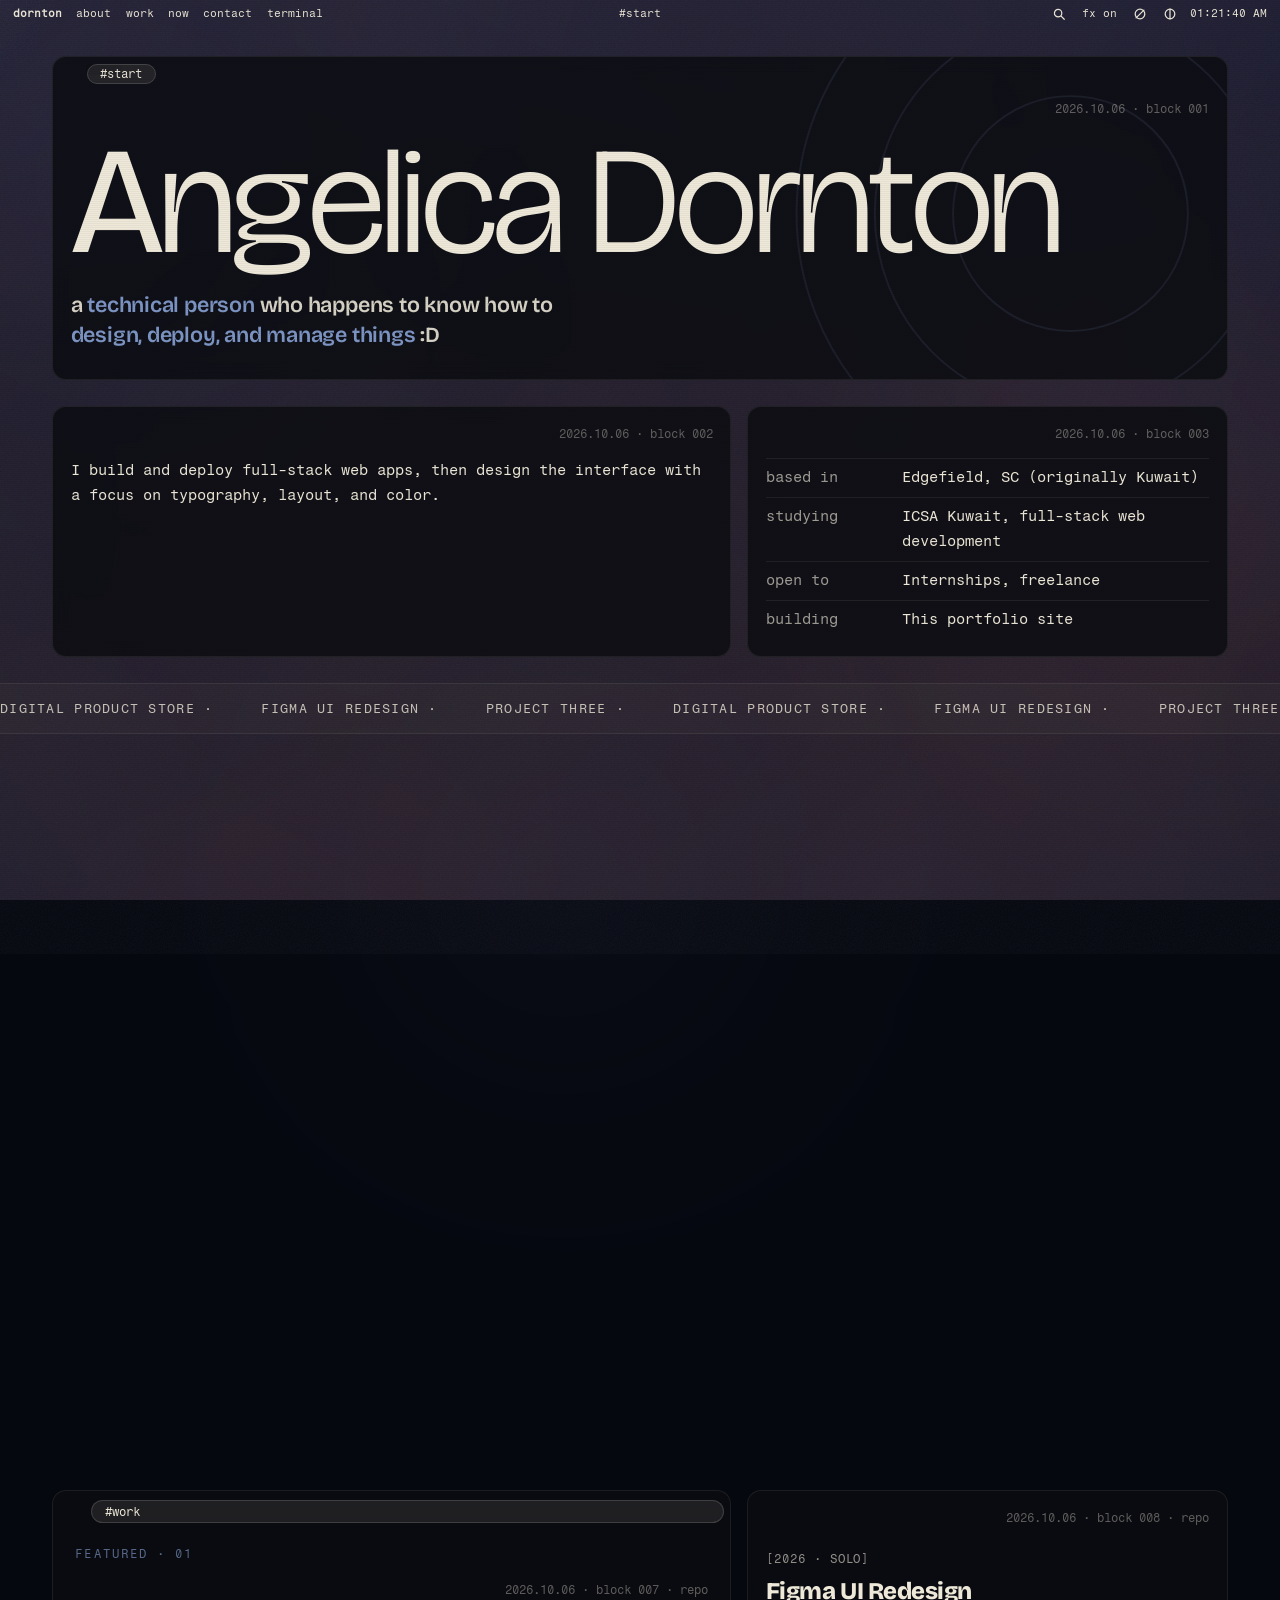
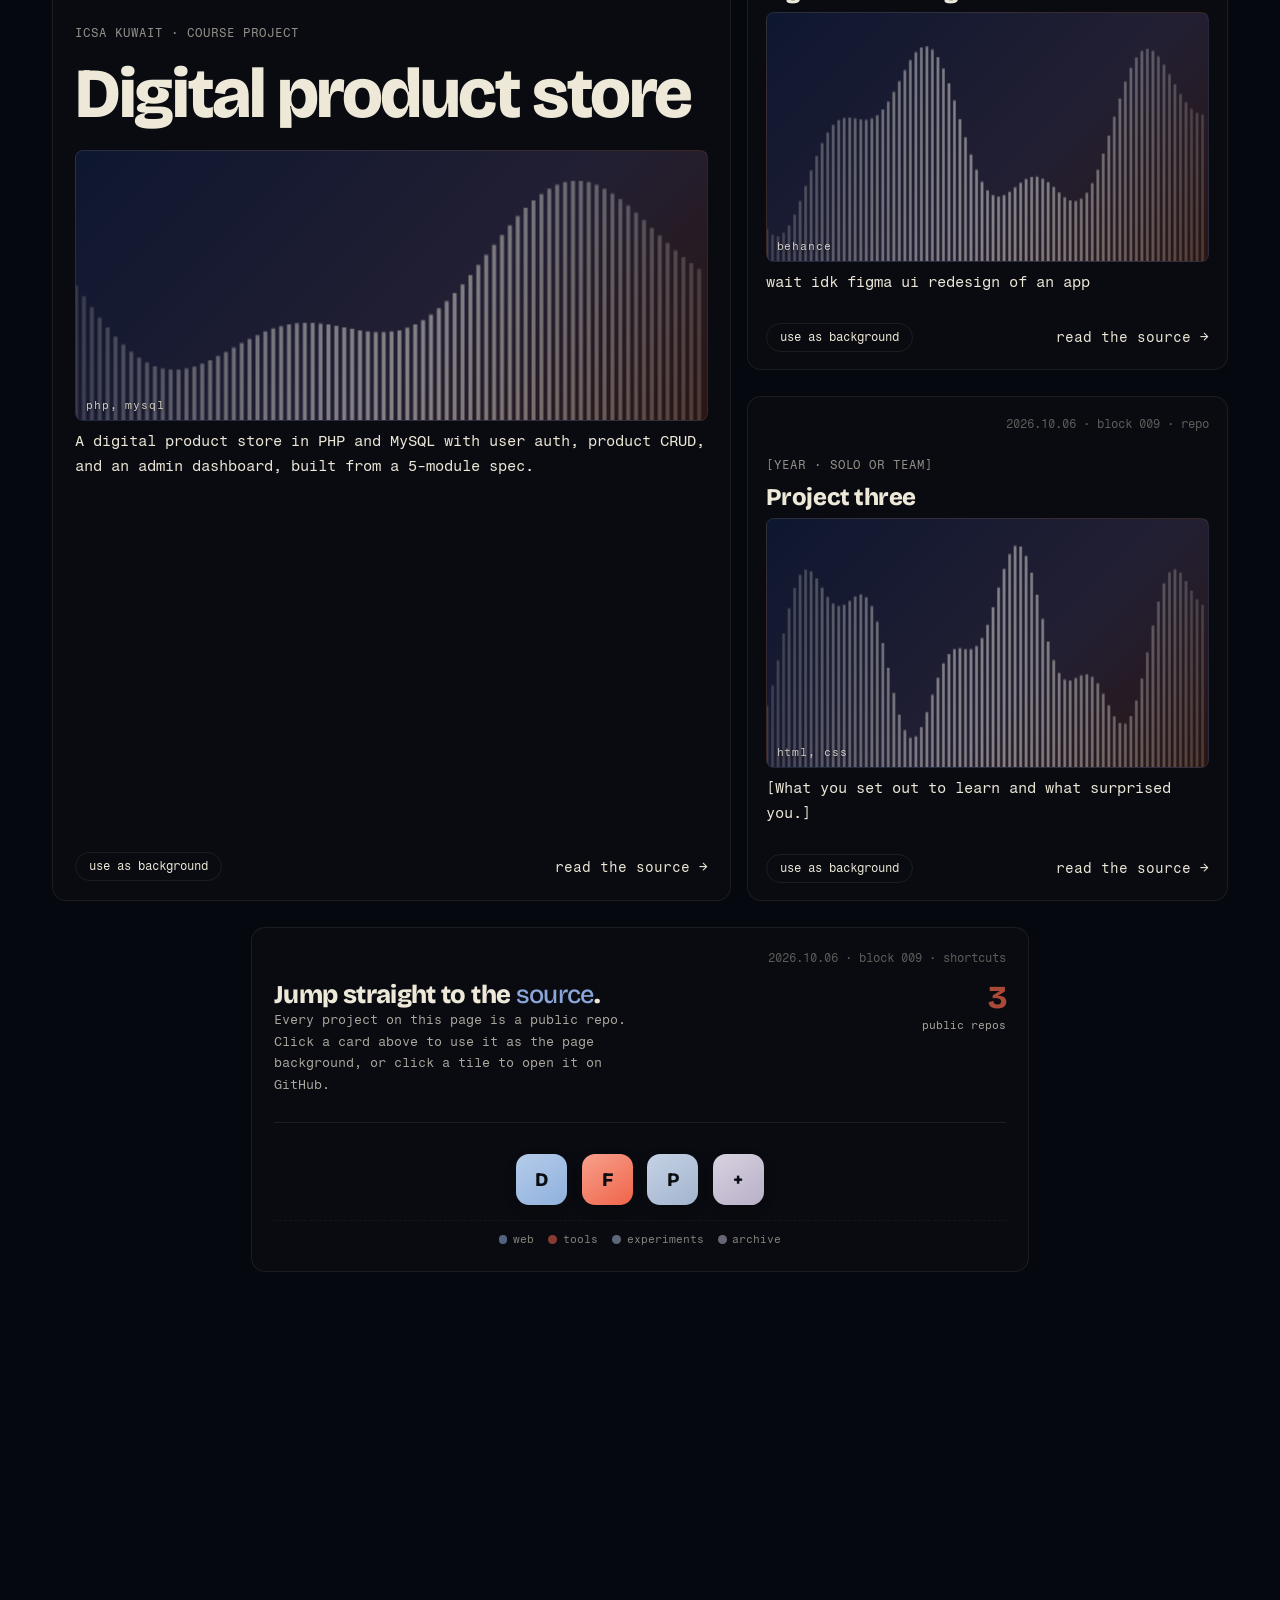
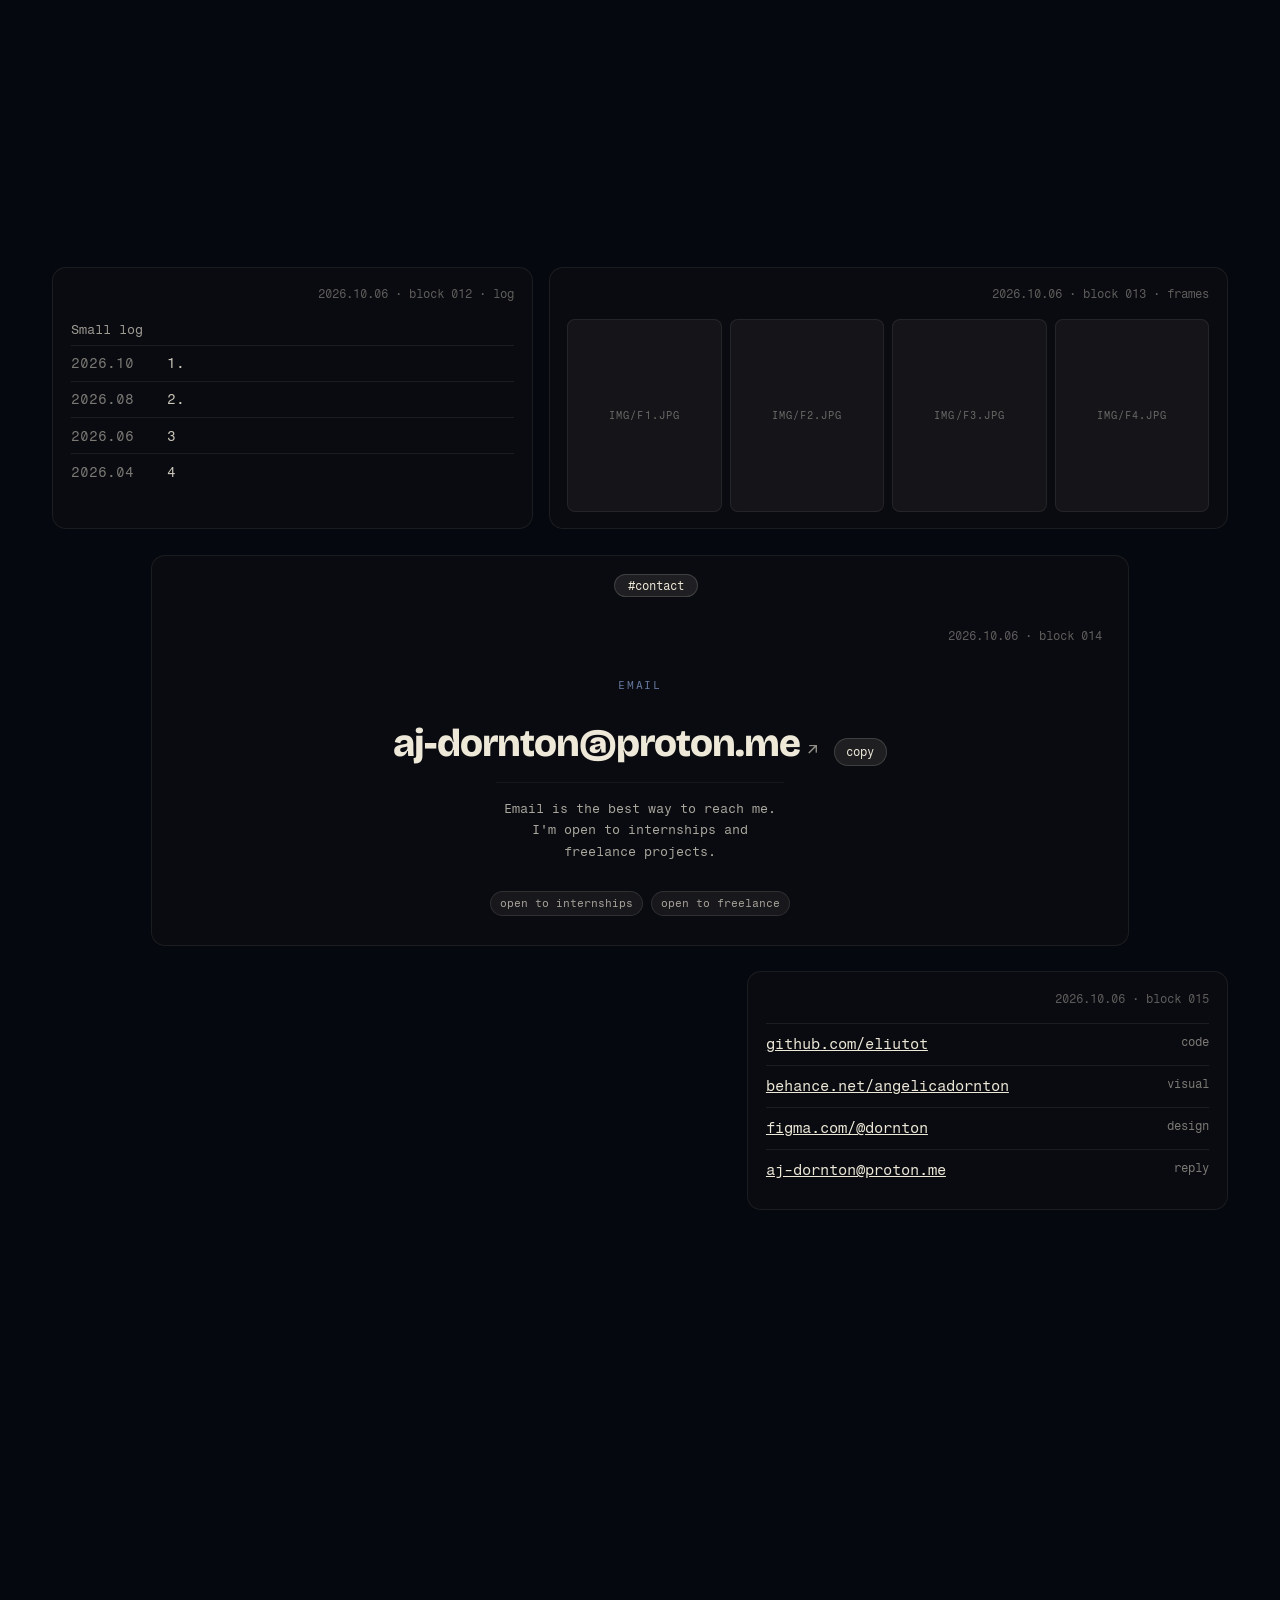
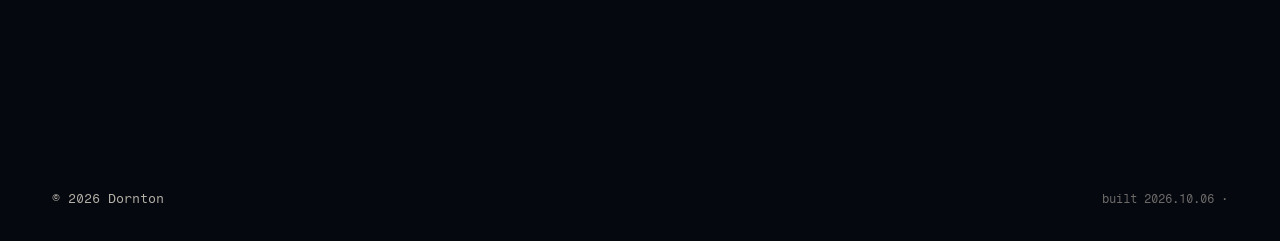
==== commit bde1a8fc: "Add files via upload" ====
--- a/classic.html
+++ b/classic.html
@@ -4,7 +4,7 @@
 <meta charset="utf-8">
 <meta name="viewport" content="width=device-width, initial-scale=1">
 <title>Angelica Dornton - developer &amp; designer</title>
-<meta name="description" content="Portfolio of Angelica Dornton: small, honest tools for people who notice the details. Projects, background, and how to get in touch.">
+<meta name="description" content="Portfolio of Angelica Dornton">
 <meta name="theme-color" content="#060810">
 <meta property="og:type" content="website">
 <meta property="og:title" content="Angelica Dornton — developer &amp; designer">
